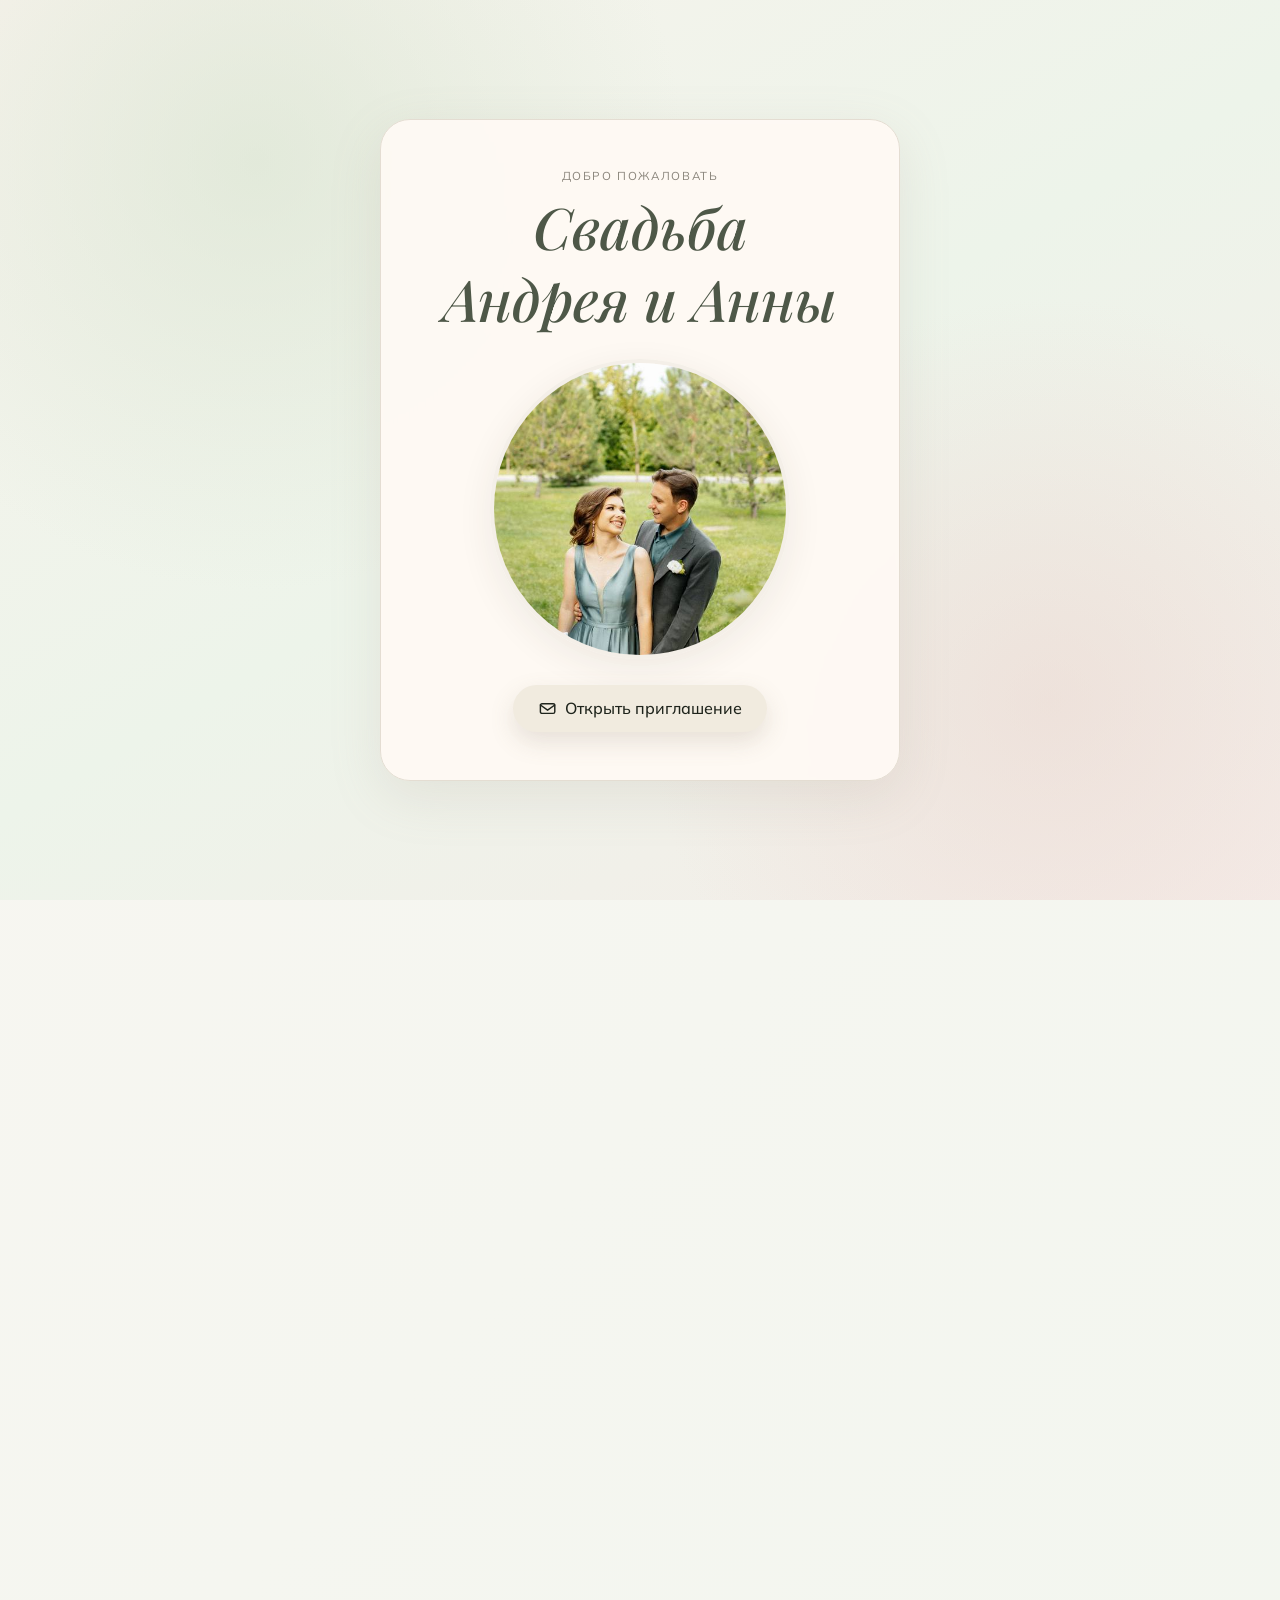
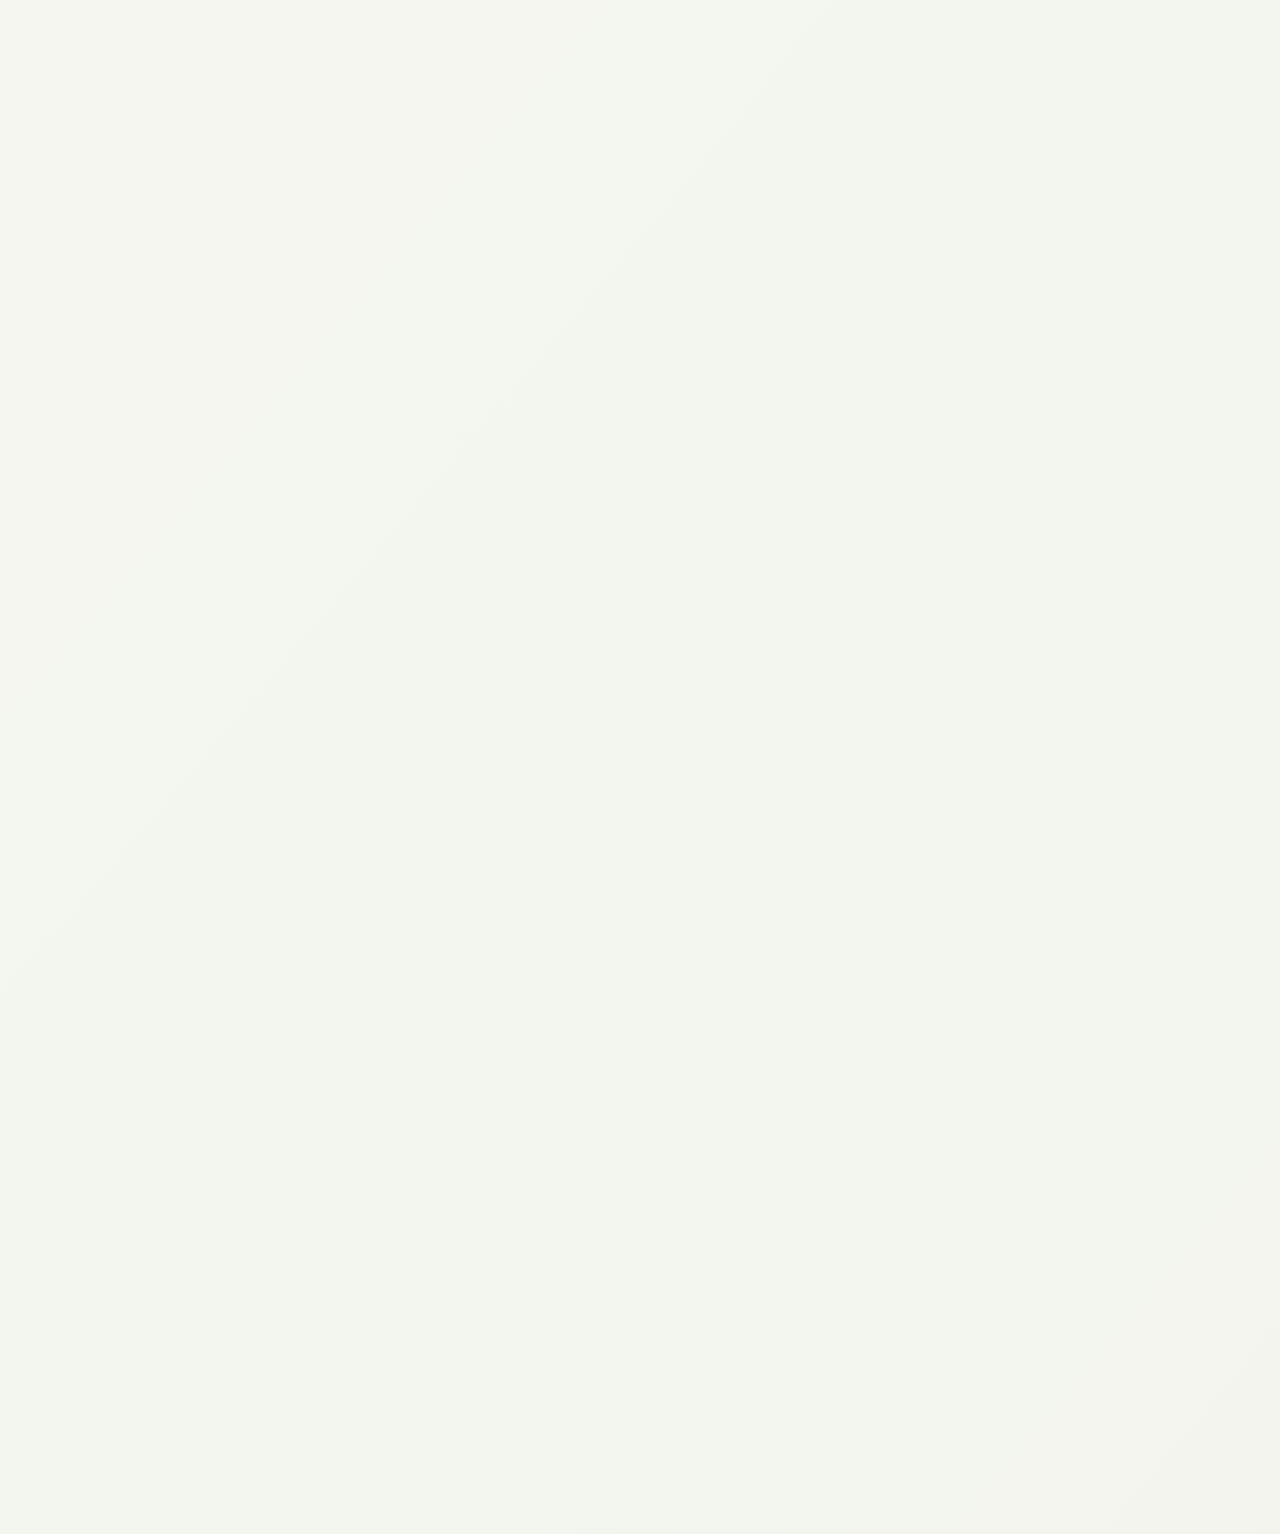
==== index.html @ a338dc66 "content: update wedding timeline details and icons" ====
<!doctype html>
<html lang="ru">
  <head>
    <meta charset="UTF-8" />
    <meta name="viewport" content="width=device-width, initial-scale=1.0" />
    <title>Свадебное приглашение | Андрей и Анна</title>
    <meta
      name="description"
      content="Свадебное приглашение Андрея и Анны"
    />
    <link rel="preconnect" href="https://fonts.googleapis.com" />
    <link rel="preconnect" href="https://fonts.gstatic.com" crossorigin />
    <link
      href="https://fonts.googleapis.com/css2?family=Shantell+Sans:wght@400;500;600;700&family=Cormorant+Garamond:wght@400;500;600;700&family=Great+Vibes&family=Playfair+Display:ital,wght@1,400;1,500;1,600&family=Mulish:wght@300;400;500&display=swap"
      rel="stylesheet"
    />
    <link rel="stylesheet" href="styles.css" />
  </head>
  <body class="intro-active">
    <section class="intro-screen" id="introScreen" aria-label="Вступительный экран">
      <div class="intro-screen__card">
        <div class="intro-screen__header">
          <p class="intro-screen__eyebrow">Добро пожаловать</p>
          <h1>Свадьба<br>Андрея и Анны</h1>
        </div>
        <div class="intro-screen__photo">
          <img src="./img/IMG_1942.JPG" alt="Андрей и Анна" />
        </div>
        <button class="intro-screen__button" id="openInviteButton" type="button">
          <span class="intro-screen__button-icon" aria-hidden="true">
            <svg viewBox="0 0 24 24" fill="none">
              <path d="M3 7.5L12 14L21 7.5" />
              <rect x="3" y="6" width="18" height="12" rx="2" />
            </svg>
          </span>
          <span>Открыть приглашение</span>
        </button>
      </div>
      <div class="confetti-layer" id="confettiLayer" aria-hidden="true"></div>
    </section>

    <main class="invite">
      <div class="background-bloom" aria-hidden="true">
        <span class="bloom bloom--1"></span>
        <span class="bloom bloom--2"></span>
        <span class="bloom bloom--3"></span>
        <span class="bloom bloom--4"></span>
        <span class="bloom bloom--5"></span>
        <span class="bloom bloom--6"></span>
        <span class="bloom bloom--7"></span>
        <span class="bloom bloom--8"></span>
        <span class="bloom bloom--9"></span>
        <span class="bloom bloom--10"></span>
      </div>

      <section class="hero section-floral section-floral--hero reveal">
        <p class="hero__eyebrow">Свадебное приглашение</p>
        <h1 class="hero__title">Андрей <span>&</span> Анна</h1>
        <p class="hero__subtitle">С любовью приглашаем вас разделить с нами особенный день</p>
      </section>

      <section class="card floral-card section-floral section-floral--greeting card--locked reveal" id="greetingCard">
        <div class="card__inner">
          <p class="card__label"><span class="card__accent">Дорогие наши родные и родственники</span></p>
          <p class="card__text card__text--script">
            Вы получили эту ссылку, а значит мы спешим сообщить вам важную новость!
            <br />
            <strong class="card__accent">Мы женимся</strong>
            <br />
            и очень хотим разделить с вами этот счастливый праздник.
            <br />
            Ждем вас на нашей свадьбе!
          </p>
        </div>
        <button class="card__read-button" id="readInviteButton" type="button">
          <span class="card__read-title">Прочитать</span>
          <span class="card__read-heart" aria-hidden="true">♥</span>
        </button>
      </section>

      <section class="details section-floral section-floral--event reveal">
        <article class="event-card">
          <div class="event-card__header">
            <h2>Свадьба Андрей &amp; Анна</h2>
            <button class="calendar-add-button" id="openCalendarModal" type="button">
              <svg viewBox="0 0 24 24" fill="none" aria-hidden="true">
                <rect x="3" y="4.5" width="18" height="16" rx="3" />
                <path d="M8 2.8V6.2" />
                <path d="M16 2.8V6.2" />
                <path d="M3 9.2H21" />
                <path d="M12 13V18" />
                <path d="M9.5 15.5H14.5" />
              </svg>
              <span>Добавить</span>
            </button>
          </div>

          <div class="event-card__rows">
            <div class="event-row">
              <span class="event-row__icon" aria-hidden="true">
                <svg viewBox="0 0 24 24" fill="none">
                  <rect x="3.2" y="4.6" width="17.6" height="16" rx="3" />
                  <path d="M7.8 2.8V6.2" />
                  <path d="M16.2 2.8V6.2" />
                  <path d="M3.2 9.2H20.8" />
                </svg>
              </span>
              <div class="event-row__text">
                <small>Дата</small>
                <p>6 сентября 2026</p>
              </div>
            </div>

            <div class="event-row">
              <span class="event-row__icon" aria-hidden="true">
                <svg viewBox="0 0 24 24" fill="none">
                  <circle cx="12" cy="12" r="8.6" />
                  <path d="M12 7.5V12L15.3 13.9" />
                </svg>
              </span>
              <div class="event-row__text">
                <small>Время</small>
                <p>13:00 — 23:00</p>
              </div>
            </div>

            <div class="event-row">
              <span class="event-row__icon" aria-hidden="true">
                <svg viewBox="0 0 24 24" fill="none">
                  <path d="M12 21C12 21 5.5 14.8 5.5 10.2C5.5 6.6 8.4 3.8 12 3.8C15.6 3.8 18.5 6.6 18.5 10.2C18.5 14.8 12 21 12 21Z" />
                  <circle cx="12" cy="10.2" r="2.4" />
                </svg>
              </span>
              <div class="event-row__text">
                <small>Локация</small>
                <p>Tau Hills, Алматы</p>
                <a
                  class="event-row__map-link"
                  href="https://2gis.kz/almaty/firm/70000001097835953?m=77.145294%2C43.29939%2F13.38"
                  target="_blank"
                  rel="noopener noreferrer"
                >
                  Открыть в 2GIS
                </a>
              </div>
            </div>
          </div>
        </article>
      </section>

      <section class="calendar section-floral section-floral--calendar reveal" aria-label="Календарь торжества">
        <h2 class="calendar__title" id="calendarTitle">Сентябрь 2026</h2>
        <div class="calendar__weekdays" aria-hidden="true">
          <span>ПН</span>
          <span>ВТ</span>
          <span>СР</span>
          <span>ЧТ</span>
          <span>ПТ</span>
          <span>СБ</span>
          <span>ВС</span>
        </div>
        <div class="calendar__grid" id="calendarGrid"></div>
      </section>

      <section class="timeline section-floral section-floral--timeline reveal" aria-label="Хронология свадебного дня">
        <h2 class="section-title timeline__title">Хронология Дня</h2>
        <p class="section-text">Наш маршрут праздника</p>

        <div class="timeline__list">
          <article class="timeline__item">
            <div class="timeline__icon" aria-hidden="true">
              <svg viewBox="0 0 64 64" fill="none">
                <path d="M12 56V32L32 20L52 32V56" />
                <path d="M24 56V40C24 35.6 27.6 32 32 32C36.4 32 40 35.6 40 40V56" />
                <path d="M20 36H12V56H52V36H44" />
                <path d="M28 12H36" />
                <path d="M32 8V16" />
                <path d="M28 24V16H36V24" />
              </svg>
            </div>
            <div class="timeline__content">
              <span class="timeline__time">14:00</span>
              <h3>Венчание</h3>
              <p>Такой-то храм</p>
            </div>
          </article>

          <article class="timeline__item">
            <div class="timeline__icon" aria-hidden="true">
              <svg viewBox="0 0 64 64" fill="none">
                <path d="M32 56C32 56 16 40 16 29C16 20.2 23.2 13 32 13C40.8 13 48 20.2 48 29C48 40 32 56 32 56Z" />
                <circle cx="32" cy="29" r="9" />
                <path d="M28 29L31 32L37 26" />
              </svg>
            </div>
            <div class="timeline__content">
              <span class="timeline__time">16:00</span>
              <h3>Сбор гостей</h3>
              <p>Tau Hills, Алматы</p>
            </div>
          </article>

          <article class="timeline__item">
            <div class="timeline__icon" aria-hidden="true">
              <svg viewBox="0 0 64 64" fill="none">
                <circle cx="25" cy="37" r="12" />
                <circle cx="39" cy="37" r="12" />
                <path d="M31 37C31 32.6 34.6 29 39 29" />
                <path d="M38 15L40.8 20.7L47 21.4L42.4 25.4L43.8 31.4L38 28L32.2 31.4L33.6 25.4L29 21.4L35.2 20.7L38 15Z" />
              </svg>
            </div>
            <div class="timeline__content">
              <span class="timeline__time">17:00</span>
              <h3>Церемония</h3>
              <p>Tau Hills, Алматы</p>
            </div>
          </article>

          <article class="timeline__item">
            <div class="timeline__icon" aria-hidden="true">
              <svg viewBox="0 0 64 64" fill="none">
                <!-- Left Glass -->
                <g transform="translate(12, 16) rotate(-12) scale(1.1)">
                  <path d="M8 21h8" />
                  <path d="M12 15v6" />
                  <path d="M17 3l1 5c.5 2.5-1.5 5-4 5h-4c-2.5 0-4.5-2.5-4-5l1-5h10z" />
                </g>
                <!-- Right Glass -->
                <g transform="translate(28, 16) rotate(12) scale(1.1)">
                  <path d="M8 21h8" />
                  <path d="M12 15v6" />
                  <path d="M17 3l1 5c.5 2.5-1.5 5-4 5h-4c-2.5 0-4.5-2.5-4-5l1-5h10z" />
                </g>
                <!-- Sparkles / bubbles -->
                <path d="M32 15v-4M30 13h4" />
                <circle cx="28" cy="9" r="1.2" fill="currentColor" />
                <circle cx="36" cy="10" r="1" fill="currentColor" />
              </svg>
            </div>
            <div class="timeline__content">
              <span class="timeline__time">18:00</span>
              <h3>Банкет</h3>
              <p>Tau Hills, Алматы</p>
            </div>
          </article>
        </div>
      </section>

      <section class="dress-code section-floral section-floral--dress reveal">
        <h2 class="section-title">Дресс-код</h2>
        <p class="section-text">
          Будем рады, если вы поддержите цветовую гамму нашего торжества
        </p>

        <div class="palette" aria-label="Палитра дресс-кода">
          <div class="palette__item">
            <span style="--swatch: #7f866f"></span>
          </div>
          <div class="palette__item">
            <span style="--swatch: #abb0a1"></span>
          </div>
          <div class="palette__item">
            <span style="--swatch: #bca19a"></span>
          </div>
          <div class="palette__item">
            <span style="--swatch: #dfc0ba"></span>
          </div>
          <div class="palette__item">
            <span style="--swatch: #eedfde"></span>
          </div>
        </div>
      </section>

      <section class="footer-note section-floral section-floral--footer reveal">
        <p>С нетерпением ждем встречи с вами</p>
        <h3>Андрей и Анна</h3>
      </section>
    </main>

    <div class="calendar-modal" id="calendarModal" aria-hidden="true">
      <div class="calendar-modal__backdrop" id="calendarModalBackdrop"></div>
      <div class="calendar-modal__dialog" role="dialog" aria-modal="true" aria-labelledby="calendarModalTitle">
        <button class="calendar-modal__close" id="closeCalendarModal" type="button" aria-label="Закрыть окно">
          ×
        </button>
        <h2 id="calendarModalTitle">Добавить в календарь</h2>
        <div class="calendar-modal__actions">
          <a id="googleCalendarLink" target="_blank" rel="noopener noreferrer">Google Calendar</a>
          <a id="appleCalendarLink">Apple Calendar</a>
          <a id="outlookCalendarLink" target="_blank" rel="noopener noreferrer">Outlook Calendar</a>
        </div>
      </div>
    </div>

    <script src="script.js"></script>
  </body>
</html>
---- styles.css ----
@font-face {
  font-family: 'Quinnesha';
  src: url('fonts/QuinneshademoRegular.woff2') format('woff2');
  font-weight: normal;
  font-style: normal;
  font-display: swap;
}

@font-face {
  font-family: 'Quinnesha';
  src: url('fonts/QuinneshademoItalic.woff2') format('woff2');
  font-weight: normal;
  font-style: italic;
  font-display: swap;
}

:root {
  --bg: #f8f7f3;
  --card: #ffffffcc;
  --text: #4d4b46;
  --muted: #7b786f;
  --line: #e7e1d8;
  --accent: #bca19a;
  --title: #5b6650;
}

* {
  box-sizing: border-box;
}

html,
body {
  margin: 0;
  padding: 0;
}

body {
  min-height: 100vh;
  font-family: "Mulish", sans-serif;
  color: var(--text);
  background: linear-gradient(130deg, #f8f6f1, #f2f6ef, #f6ece8, #eef4eb);
  background-size: 240% 240%;
  animation: backgroundShift 18s ease-in-out infinite;
  overflow-x: hidden;
}

body.intro-active {
  overflow: hidden;
}

.invite {
  position: relative;
  isolation: isolate;
  width: min(920px, calc(100% - 2.5rem));
  margin: 0 auto;
  padding: 3rem 0 4rem;
  transition: opacity 700ms ease, transform 700ms ease, filter 700ms ease;
}

body.intro-active .invite {
  opacity: 0;
  transform: scale(0.985);
  filter: blur(6px);
  pointer-events: none;
}

.intro-screen {
  position: fixed;
  inset: 0;
  z-index: 30;
  display: grid;
  place-items: center;
  padding: 1rem;
  background:
    radial-gradient(circle at 20% 18%, #d7e3cf99 0%, transparent 34%),
    radial-gradient(circle at 82% 78%, #ead4cd80 0%, transparent 32%),
    linear-gradient(150deg, #f7f3ec, #edf4ea, #f5ece8);
  transition: opacity 650ms ease, visibility 650ms ease;
}

.intro-screen--closing {
  opacity: 0;
  visibility: hidden;
}

.intro-screen__card {
  width: min(520px, 100%);
  border-radius: 30px;
  border: 1px solid #e4ddd2;
  background: #fffaf4e8;
  box-shadow: 0 16px 52px #9a8f7f26;
  text-align: center;
  padding: clamp(2rem, 5vw, 3rem);
  backdrop-filter: blur(2px);
  display: flex;
  flex-direction: column;
  align-items: center;
  gap: 1.6rem;
}

.intro-screen__header {
  display: flex;
  flex-direction: column;
  align-items: center;
  gap: 0.4rem;
}

.intro-screen__eyebrow {
  margin: 0;
  text-transform: uppercase;
  letter-spacing: 0.14em;
  font-size: 0.72rem;
  color: #8a857b;
}

.intro-screen h1 {
  margin: 0;
  font-family: "Playfair Display", serif !important;
  font-style: italic;
  font-size: clamp(2.3rem, 6.5vw, 3.6rem);
  line-height: 1.25;
  color: #4e5848;
  font-weight: 500 !important;
}

.intro-screen__photo {
  width: min(300px, 70vw);
  aspect-ratio: 1;
  border-radius: 50%;
  border: 4px solid #f4efe8;
  box-shadow: 0 10px 35px #3f362114;
  overflow: hidden;
}

.intro-screen__photo img { 
  width: 100%;
  height: 100%;
  object-fit: cover;
  object-position: center 60%;
  display: block;
  transform: scale(1.7) translate(-3.5%, 0);
}

.intro-screen__button {
  border: 0;
  border-radius: 999px;
  padding: 0.85rem 1.55rem;
  font-family: "Mulish", sans-serif;
  font-size: 1rem;
  font-weight: 500;
  color: #1f241c;
  background: #f1ebdf;
  cursor: pointer;
  transition: transform 180ms ease, box-shadow 180ms ease, filter 180ms ease;
  box-shadow: 0 10px 24px #86735f30;
  display: inline-flex;
  align-items: center;
  gap: 0.55rem;
}

.intro-screen__button-icon {
  width: 1.2rem;
  height: 1.2rem;
  display: inline-grid;
  place-items: center;
  animation: mailBounce 1.6s ease-in-out infinite;
}

.intro-screen__button-icon svg {
  width: 100%;
  height: 100%;
  stroke: currentColor;
  stroke-width: 1.8;
  stroke-linecap: round;
  stroke-linejoin: round;
}

.intro-screen__button:hover {
  transform: translateY(-2px);
  filter: brightness(1.05);
}

.intro-screen__button:active {
  transform: translateY(0);
}

.confetti-layer {
  position: absolute;
  inset: 0;
  pointer-events: none;
  overflow: hidden;
}

.confetti-piece {
  position: absolute;
  top: -8%;
  width: 8px;
  height: 16px;
  border-radius: 2px;
  opacity: 0;
  transform: translate3d(0, 0, 0) rotate(0deg);
  animation: confettiFall var(--dur, 1400ms) ease-out var(--delay, 0ms) forwards;
}

.background-bloom {
  position: fixed;
  inset: 0;
  pointer-events: none;
  z-index: -1;
  overflow: hidden;
}

.bloom {
  position: absolute;
  width: clamp(120px, 18vw, 220px);
  aspect-ratio: 1;
  border-radius: 50%;
  opacity: 0.3;
  background:
    radial-gradient(circle at 50% 16%, #f2d6db 0 18%, transparent 19%),
    radial-gradient(circle at 18% 52%, #cddcc6 0 17%, transparent 18%),
    radial-gradient(circle at 82% 52%, #efdeda 0 17%, transparent 18%),
    radial-gradient(circle at 50% 84%, #d9e3d1 0 16%, transparent 17%),
    radial-gradient(circle at 36% 30%, #f7e6e8 0 12%, transparent 13%),
    radial-gradient(circle at 64% 30%, #e7f0df 0 12%, transparent 13%),
    radial-gradient(circle at 50% 50%, #fffdf8 0 13%, transparent 14%);
  filter: saturate(1.05);
  animation: bloomFloat 18s ease-in-out infinite;
}

.bloom--1 {
  left: 4%;
  top: 14%;
  animation-delay: -2s;
}

.bloom--2 {
  left: 86%;
  top: 19%;
  animation-delay: -7s;
}

.bloom--3 {
  left: 11%;
  top: 67%;
  animation-delay: -11s;
}

.bloom--4 {
  left: 81%;
  top: 71%;
  animation-delay: -5s;
}

.bloom--5 {
  left: 46%;
  top: 86%;
  animation-delay: -9s;
}

.bloom--6 {
  left: 26%;
  top: 6%;
  animation-delay: -4s;
}

.bloom--7 {
  left: 64%;
  top: 38%;
  animation-delay: -12s;
}

.bloom--8 {
  left: 3%;
  top: 43%;
  animation-delay: -8s;
}

.bloom--9 {
  left: 90%;
  top: 52%;
  animation-delay: -14s;
}

.bloom--10 {
  left: 52%;
  top: 12%;
  animation-delay: -6s;
}

.section-floral {
  position: relative;
  overflow: hidden;
  --fl-a: #efd6dc;
  --fl-b: #d7e1d1;
  --fl-c: #d8e1d2;
  --fl-ax: 33%;
  --fl-ay: 36%;
  --fl-bx: 69%;
  --fl-by: 36%;
  --fl-cx: 54%;
  --fl-cy: 67%;
  --fl-as: 34px;
  --fl-bs: 28px;
  --fl-cs: 22px;
  --fl-opacity: 0.82;
}

.section-floral::before,
.section-floral::after {
  content: "";
  position: absolute;
  pointer-events: none;
  z-index: 0;
  width: 122px;
  height: 122px;
  opacity: var(--fl-opacity);
}

.section-floral::before {
  top: 10px;
  left: 10px;
  background:
    radial-gradient(circle at var(--fl-ax) var(--fl-ay), var(--fl-a) 0 var(--fl-as), transparent calc(var(--fl-as) + 1px)),
    radial-gradient(circle at var(--fl-bx) var(--fl-by), var(--fl-b) 0 var(--fl-bs), transparent calc(var(--fl-bs) + 1px)),
    radial-gradient(circle at var(--fl-cx) var(--fl-cy), var(--fl-c) 0 var(--fl-cs), transparent calc(var(--fl-cs) + 1px));
  border-radius: 22px;
}

.section-floral::after {
  top: -34px;
  right: -30px;
  opacity: 0.45;
  background:
    radial-gradient(circle at 35% 45%, #f2e1de 0 32px, transparent 33px),
    radial-gradient(circle at 68% 65%, #dfe8da 0 25px, transparent 26px);
}

.section-floral > * {
  position: relative;
  z-index: 1;
}

.section-floral--hero {
  --fl-a: #efd6dc;
  --fl-b: #d6dfd0;
  --fl-c: #e6ece0;
  --fl-ax: 30%;
  --fl-ay: 35%;
  --fl-bx: 70%;
  --fl-by: 32%;
  --fl-cx: 52%;
  --fl-cy: 66%;
}

.section-floral--greeting {
  --fl-a: #f0d9de;
  --fl-b: #cfdbc8;
  --fl-c: #dce5d6;
  --fl-ax: 28%;
  --fl-ay: 34%;
  --fl-bx: 67%;
  --fl-by: 35%;
  --fl-cx: 52%;
  --fl-cy: 70%;
}

.section-floral--event {
  --fl-a: #ead3da;
  --fl-b: #d4ddcd;
  --fl-c: #f0e4df;
  --fl-ax: 35%;
  --fl-ay: 33%;
  --fl-bx: 68%;
  --fl-by: 40%;
  --fl-cx: 47%;
  --fl-cy: 71%;
}

.section-floral--calendar {
  --fl-a: #ecd7dd;
  --fl-b: #d5dfcf;
  --fl-c: #dfe7d8;
  --fl-ax: 34%;
  --fl-ay: 36%;
  --fl-bx: 71%;
  --fl-by: 34%;
  --fl-cx: 56%;
  --fl-cy: 67%;
}

.section-floral--timeline {
  --fl-a: #f0dbe0;
  --fl-b: #cfdac8;
  --fl-c: #e8ece3;
  --fl-ax: 29%;
  --fl-ay: 35%;
  --fl-bx: 66%;
  --fl-by: 38%;
  --fl-cx: 53%;
  --fl-cy: 71%;
}

.section-floral--dress {
  --fl-a: #ecd7de;
  --fl-b: #d8e2d1;
  --fl-c: #f3e7e3;
  --fl-ax: 36%;
  --fl-ay: 32%;
  --fl-bx: 69%;
  --fl-by: 36%;
  --fl-cx: 49%;
  --fl-cy: 69%;
}

.section-floral--footer {
  --fl-a: #efd9df;
  --fl-b: #d3decc;
  --fl-c: #dce6d6;
  --fl-ax: 31%;
  --fl-ay: 34%;
  --fl-bx: 68%;
  --fl-by: 34%;
  --fl-cx: 54%;
  --fl-cy: 68%;
}

.footer-note.section-floral::before {
  top: 22px;
  left: 18px;
}

.hero {
  text-align: center;
  padding: 4.5rem 1.25rem 3rem;
}

.hero__eyebrow {
  margin: 0;
  letter-spacing: 0.16em;
  text-transform: uppercase;
  font-size: 0.72rem;
  color: var(--muted);
}

.hero__title {
  margin: 0.8rem 0;
  font-family: "Cormorant Garamond", serif;
  font-size: clamp(2.7rem, 8vw, 5.8rem);
  line-height: 1;
  font-weight: 600;
  color: var(--title);
}

.hero__title span {
  font-weight: 400;
  color: var(--accent);
  padding: 0 0.5rem;
}

.hero__subtitle {
  max-width: 34rem;
  margin: 0 auto;
  font-size: clamp(1rem, 2.5vw, 1.2rem);
  line-height: 1.6;
  color: #666157;
}

.card {
  border: 1px solid var(--line);
  border-radius: 28px;
  background: var(--card);
  backdrop-filter: blur(2px);
  box-shadow: 0 18px 55px #d3cec322;
  margin: 1.2rem 0;
}

.card__inner {
  padding: clamp(1.6rem, 5vw, 3rem);
  text-align: center;
}

.card__label {
  margin: 0;
  font-size: 0.78rem;
  text-transform: uppercase;
  letter-spacing: 0.15em;
  color: var(--muted);
}

.card__text {
  margin: 0.9rem auto 0;
  max-width: 40rem;
  line-height: 1.8;
  font-size: clamp(1rem, 2.3vw, 1.15rem);
}

.card__text--script {
  font-family: "Playfair Display", serif;
  font-style: italic;
  font-size: clamp(1.6rem, 4.1vw, 2.25rem);
  line-height: 1.35;
}

.card__read-button {
  position: absolute;
  left: 50%;
  top: 50%;
  transform: translate(-50%, -50%);
  border: 0;
  border-radius: 999px;
  padding: 0.68rem 1.15rem;
  background: #f4eee3ee;
  color: #3f4738;
  font-family: "Mulish", sans-serif;
  font-size: 0.9rem;
  font-weight: 500;
  display: inline-flex;
  align-items: center;
  gap: 0.35rem;
  cursor: pointer;
  box-shadow: 0 7px 18px #5d524116;
  z-index: 3;
}

.card__read-title {
  font-family: "Playfair Display", serif;
  font-style: italic;
  font-size: 1.45rem;
  line-height: 1;
  margin-top: 0.08rem;
}

.card__read-heart {
  color: #d75866;
  animation: readHeartBounce 1.6s ease-in-out infinite;
}

.card__accent {
  color: #57624a;
}

.card__accent--strong {
  color: #d75866;
}

.card--locked .card__inner {
  filter: blur(5px);
  user-select: none;
  pointer-events: none;
}

.card:not(.card--locked) .card__read-button {
  opacity: 0;
  pointer-events: none;
}

.floral-card {
  position: relative;
  overflow: hidden;
}

.floral-card::before,
.floral-card::after {
  display: none;
}

.details {
  display: block;
  margin: 1.2rem 0;
}

.event-card {
  border-radius: 24px;
  border: 1px solid #e5ddd2;
  background: #fffdf9;
  padding: clamp(1rem, 3.2vw, 1.7rem);
}

.event-card__header {
  display: flex;
  justify-content: space-between;
  align-items: center;
  gap: 0.8rem;
  margin-bottom: 0.85rem;
}

.event-card__header h2 {
  margin: 0;
  font-family: "Cormorant Garamond", serif;
  font-size: clamp(2rem, 5vw, 2.7rem);
  color: #58624b;
  font-weight: 600;
}

.event-card__rows {
  display: grid;
  gap: 0.55rem;
}

.event-row {
  display: flex;
  align-items: center;
  gap: 0.75rem;
  padding: 0.38rem 0;
}

.event-row__icon {
  width: 2rem;
  height: 2rem;
  border-radius: 50%;
  border: 1px solid #d9d1c4;
  color: #7f866f;
  display: grid;
  place-items: center;
  flex-shrink: 0;
}

.event-row__icon svg {
  width: 1.1rem;
  height: 1.1rem;
  stroke: currentColor;
  stroke-width: 1.8;
  stroke-linecap: round;
  stroke-linejoin: round;
}

.event-row__text small {
  display: block;
  margin-bottom: 0.05rem;
  font-size: 0.72rem;
  letter-spacing: 0.08em;
  text-transform: uppercase;
  color: #8d877c;
}

.event-row__text p {
  margin: 0;
  font-size: clamp(1rem, 2.3vw, 1.2rem);
  color: #4f4d47;
  line-height: 1.35;
}

.event-row__map-link {
  display: inline-block;
  margin-top: 0.18rem;
  font-size: 0.84rem;
  color: #6e7a61;
  text-decoration: none;
  border-bottom: 1px solid #cfd6c7;
}

.event-row__map-link:hover {
  color: #5c6751;
}

.calendar-add-button {
  margin-top: 0;
  border: 0;
  border-radius: 999px;
  padding: 0.48rem 0.8rem;
  font-family: "Mulish", sans-serif;
  font-size: 0.82rem;
  font-weight: 500;
  color: #ffffff;
  background: linear-gradient(120deg, #7f866f, #bca19a);
  cursor: pointer;
  transition: transform 180ms ease, filter 180ms ease;
  display: inline-flex;
  align-items: center;
  gap: 0.35rem;
}

.calendar-add-button svg {
  width: 0.95rem;
  height: 0.95rem;
  stroke: currentColor;
  stroke-width: 1.8;
  stroke-linecap: round;
  stroke-linejoin: round;
}

.calendar-add-button:hover {
  transform: translateY(-2px);
  filter: brightness(1.04);
}

.calendar-modal {
  position: fixed;
  inset: 0;
  z-index: 40;
  opacity: 0;
  visibility: hidden;
  transition: opacity 220ms ease, visibility 220ms ease;
}

.calendar-modal.is-open {
  opacity: 1;
  visibility: visible;
}

.calendar-modal__backdrop {
  position: absolute;
  inset: 0;
  background: #27231d66;
}

.calendar-modal__dialog {
  position: relative;
  width: min(460px, calc(100% - 1.4rem));
  margin: max(8vh, 3rem) auto 0;
  border-radius: 22px;
  border: 1px solid #e7e1d7;
  background: #fffdf9;
  padding: 1.2rem 1.2rem 1rem;
  box-shadow: 0 20px 46px #4b43371f;
}

.calendar-modal__dialog h2 {
  margin: 0;
  font-family: "Cormorant Garamond", serif;
  font-size: clamp(1.8rem, 5vw, 2.3rem);
  color: #535e45;
}

.calendar-modal__dialog p {
  margin: 0.2rem 0 0.85rem;
  color: #766f65;
}

.calendar-modal__close {
  position: absolute;
  right: 0.55rem;
  top: 0.35rem;
  border: 0;
  background: transparent;
  color: #7b7469;
  font-size: 1.8rem;
  line-height: 1;
  cursor: pointer;
}

.calendar-modal__actions {
  display: grid;
  gap: 0.55rem;
}

.calendar-modal__actions a {
  text-decoration: none;
  border-radius: 999px;
  padding: 0.68rem 0.95rem;
  text-align: center;
  font-weight: 500;
  color: #2f3528;
  background: #f4eee4;
  border: 1px solid #e8dfd2;
}

.calendar-modal__actions a:hover {
  filter: brightness(0.98);
}

.calendar {
  border-radius: 28px;
  border: 1px solid var(--line);
  background: #fffffff2;
  margin: 1.2rem 0;
  padding: clamp(1.3rem, 4vw, 2.4rem);
  text-align: center;
}

.calendar__title {
  margin: 0 0 1.35rem;
  font-family: "Cormorant Garamond", serif;
  font-size: clamp(2.2rem, 5.4vw, 3.45rem);
  line-height: 1;
  color: #3f3b36;
  font-weight: 500;
}

.calendar__weekdays {
  display: grid;
  grid-template-columns: repeat(7, minmax(0, 1fr));
  gap: 0.3rem;
  margin-bottom: 0.7rem;
  color: #87837a;
}

.calendar__weekdays span {
  font-size: clamp(0.85rem, 2vw, 1rem);
  letter-spacing: 0.08em;
}

.calendar__grid {
  display: grid;
  grid-template-columns: repeat(7, minmax(0, 1fr));
  gap: 0.3rem;
}

.calendar__day {
  position: relative;
  height: clamp(52px, 9vw, 74px);
  display: grid;
  place-items: center;
  font-family: "Cormorant Garamond", serif;
  font-size: clamp(1.9rem, 4.2vw, 3.2rem);
  color: #2e2b28;
}

.calendar__day--muted {
  color: #c7c3bd;
}

.calendar__day--selected::before {
  content: "♡";
  position: absolute;
  font-size: clamp(4.8rem, 11vw, 7.5rem);
  line-height: 1;
  color: #d75866;
  left: 50%;
  top: 52%;
  transform: translate(-50%, -50%);
  pointer-events: none;
  animation: heartPulse 2.1s ease-in-out infinite;
}

.timeline {
  border-radius: 28px;
  border: 1px solid var(--line);
  background: #fffdfa;
  padding: clamp(1.6rem, 4vw, 2.7rem);
  margin: 1.2rem 0;
  text-align: center;
}

.timeline__list {
  margin-top: 1.2rem;
  display: grid;
  grid-template-columns: 1fr;
  gap: 0.75rem;
}

.timeline__title {
  font-family: "Great Vibes", cursive;
  font-size: clamp(2.7rem, 7vw, 4.3rem);
  color: #38342f;
  font-weight: 400;
  letter-spacing: 0.02em;
}

.timeline__item {
  border-radius: 18px;
  border: 1px solid #ece4da;
  background: #ffffff;
  padding: 0.9rem 1rem;
  display: flex;
  align-items: center;
  gap: 1rem;
}

.timeline__icon {
  width: clamp(72px, 14vw, 96px);
  aspect-ratio: 1;
  border-radius: 50%;
  border: 1.5px solid #3d3935;
  display: grid;
  place-items: center;
  flex-shrink: 0;
  background: #fffcf8;
}

.timeline__icon svg {
  width: 58%;
  height: 58%;
  stroke: #3b3833;
  stroke-width: 1.8;
  stroke-linecap: round;
  stroke-linejoin: round;
}

.timeline__content {
  text-align: left;
  display: grid;
  gap: 0.02rem;
}

.timeline__time {
  display: inline-block;
  font-family: "Great Vibes", cursive;
  font-size: clamp(2.2rem, 6vw, 3.3rem);
  color: #2f2c28;
  line-height: 0.78;
  margin-bottom: -0.16rem;
}

.timeline__item h3 {
  margin: 0;
  font-family: "Cormorant Garamond", serif;
  font-size: clamp(1.4rem, 2.8vw, 1.95rem);
  color: #58624d;
  font-weight: 600;
}

.timeline__item p {
  margin: 0;
  color: #6f695f;
  font-size: 0.92rem;
}

.dress-code {
  border-radius: 28px;
  border: 1px solid var(--line);
  background: #fffdfa;
  padding: clamp(1.6rem, 4vw, 2.7rem);
  margin: 1.2rem 0;
  text-align: center;
}

.section-title {
  margin: 0;
  font-family: "Cormorant Garamond", serif;
  font-size: clamp(2rem, 5vw, 3rem);
  color: #5e694f;
}

.section-text {
  margin: 0.5rem auto 1.5rem;
  max-width: 35rem;
  line-height: 1.7;
  color: #6a655d;
}

.palette {
  display: flex;
  justify-content: center;
  align-items: center;
  gap: clamp(1rem, 3vw, 2rem);
  flex-wrap: wrap;
}

.palette__item {
  display: flex;
  flex-direction: column;
  align-items: center;
  gap: 0.55rem;
}

.palette__item span {
  width: clamp(76px, 14vw, 100px);
  aspect-ratio: 1;
  display: inline-block;
  border-radius: 50%;
  border: 3px solid #fff;
  box-shadow: 0 5px 16px #2d291817;
  background: var(--swatch);
}

.palette__item small {
  font-size: 0.78rem;
  color: #6f695f;
}

.footer-note {
  text-align: center;
  padding: 3rem 1rem 2rem;
}

.footer-note p {
  margin: 0;
  color: var(--muted);
  letter-spacing: 0.07em;
  text-transform: uppercase;
  font-size: 0.72rem;
}

.footer-note h3 {
  margin: 0.6rem 0 0;
  font-family: "Cormorant Garamond", serif;
  font-size: clamp(2.1rem, 6vw, 3.4rem);
  color: var(--title);
  font-weight: 600;
}

.reveal {
  opacity: 0;
  transform: translateY(22px);
  transition: opacity 650ms ease, transform 650ms ease;
}

.reveal.is-visible {
  opacity: 1;
  transform: none;
}

@media (max-width: 740px) {
  .invite {
    width: min(560px, calc(100% - 1.4rem));
    padding-top: 2.2rem;
  }


  .event-card__header {
    flex-direction: column;
    align-items: flex-start;
  }

  .timeline__item {
    padding: 0.85rem 0.8rem;
    gap: 0.8rem;
  }
}

@media (max-width: 460px) {
  .hero {
    padding-top: 3.2rem;
  }

  .palette {
    flex-direction: column;
    gap: 1rem;
  }

  .calendar__day--selected::before {
    font-size: clamp(4.4rem, 18vw, 5.8rem);
  }

  .timeline__time {
    font-size: clamp(1.9rem, 12vw, 2.5rem);
  }

  .timeline__icon {
    width: 66px;
  }
}

@keyframes backgroundShift {
  0% {
    background-position: 0% 50%;
  }
  50% {
    background-position: 100% 50%;
  }
  100% {
    background-position: 0% 50%;
  }
}

@keyframes bloomFloat {
  0% {
    transform: translateY(0) rotate(0deg) scale(0.96);
    opacity: 0.23;
  }
  50% {
    transform: translateY(-22px) rotate(14deg) scale(1.06);
    opacity: 0.4;
  }
  100% {
    transform: translateY(0) rotate(0deg) scale(0.96);
    opacity: 0.23;
  }
}

@keyframes confettiFall {
  0% {
    opacity: 1;
    transform: translate3d(0, 0, 0) rotate(0deg);
  }
  100% {
    opacity: 0.95;
    transform: translate3d(var(--dx, 0), 112vh, 0) rotate(var(--rot, 360deg));
  }
}

@keyframes mailBounce {
  0%,
  100% {
    transform: translateY(0);
  }
  50% {
    transform: translateY(-8px);
  }
}

@keyframes heartPulse {
  0%,
  100% {
    transform: translate(-50%, -50%) scale(1);
  }
  50% {
    transform: translate(-50%, -50%) scale(1.08);
  }
}

@keyframes readHeartBounce {
  0%,
  100% {
    transform: translateY(0);
  }
  50% {
    transform: translateY(-4px);
  }
}
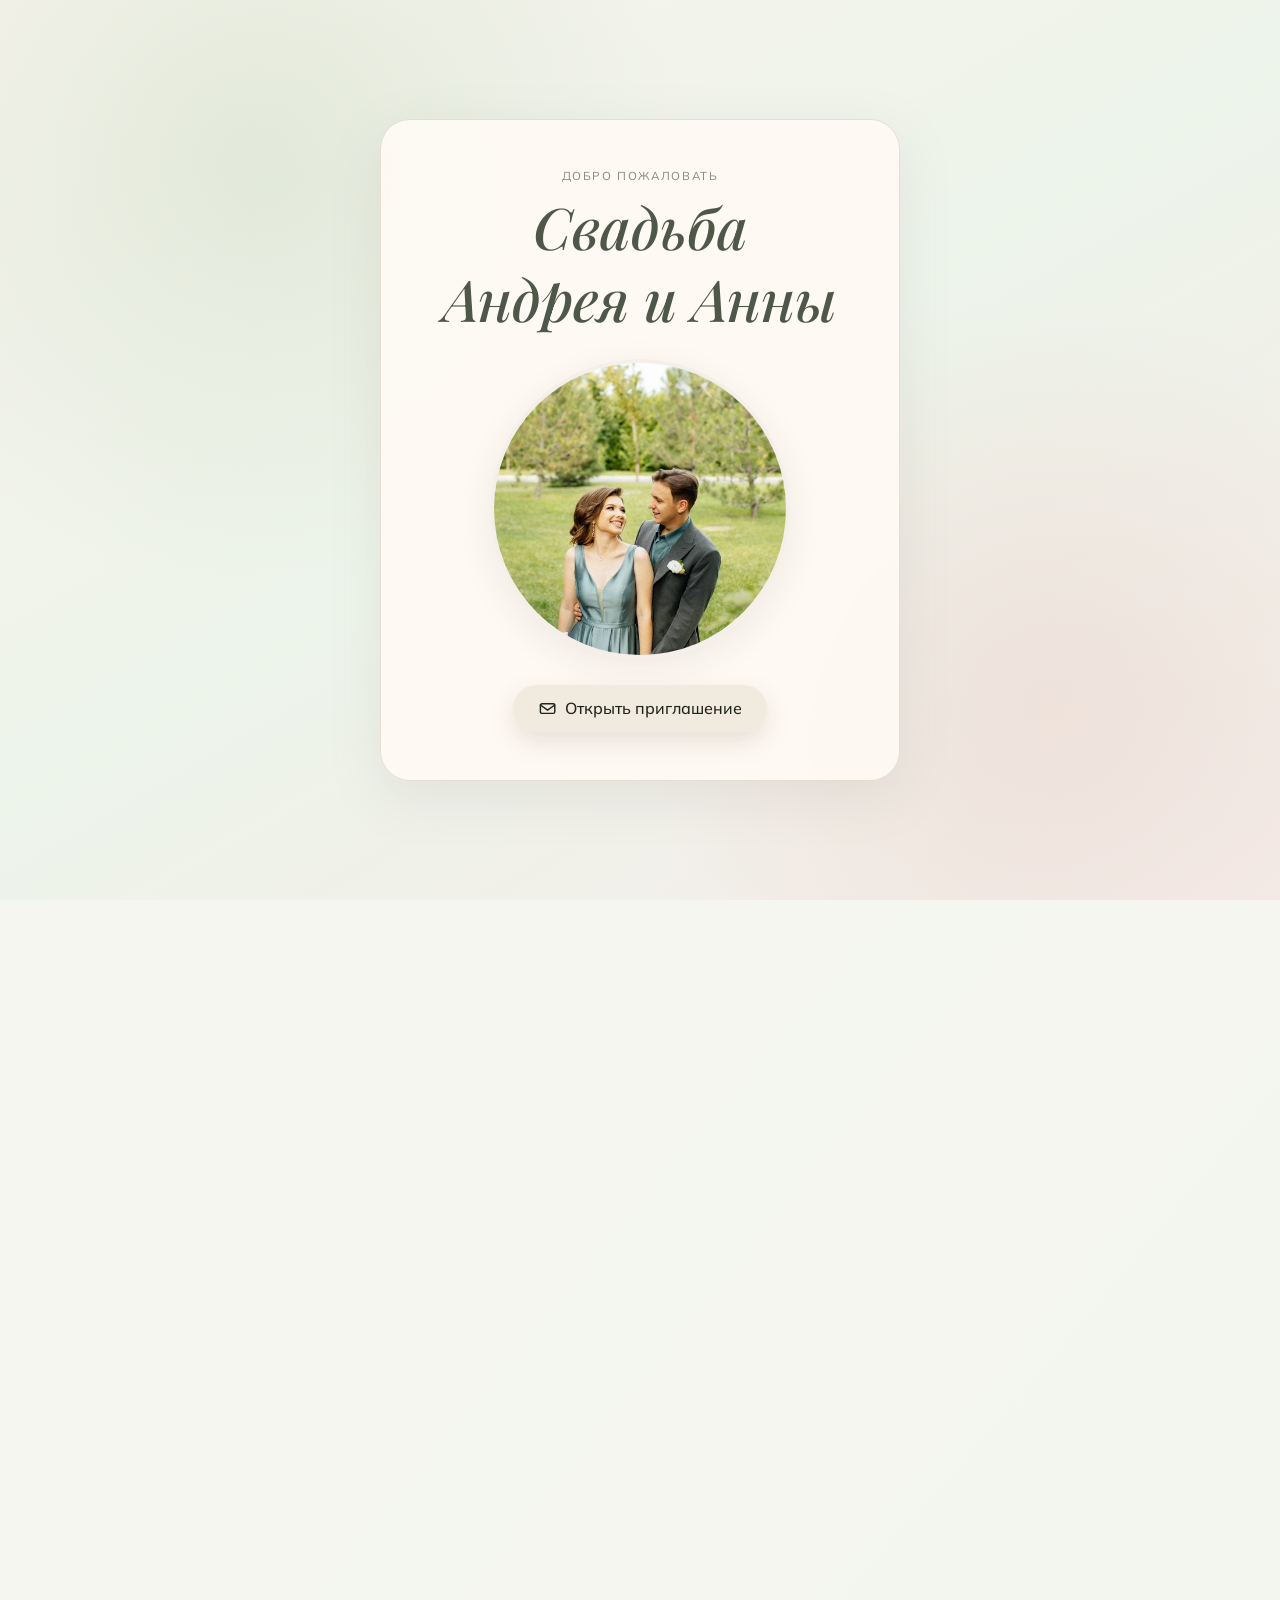
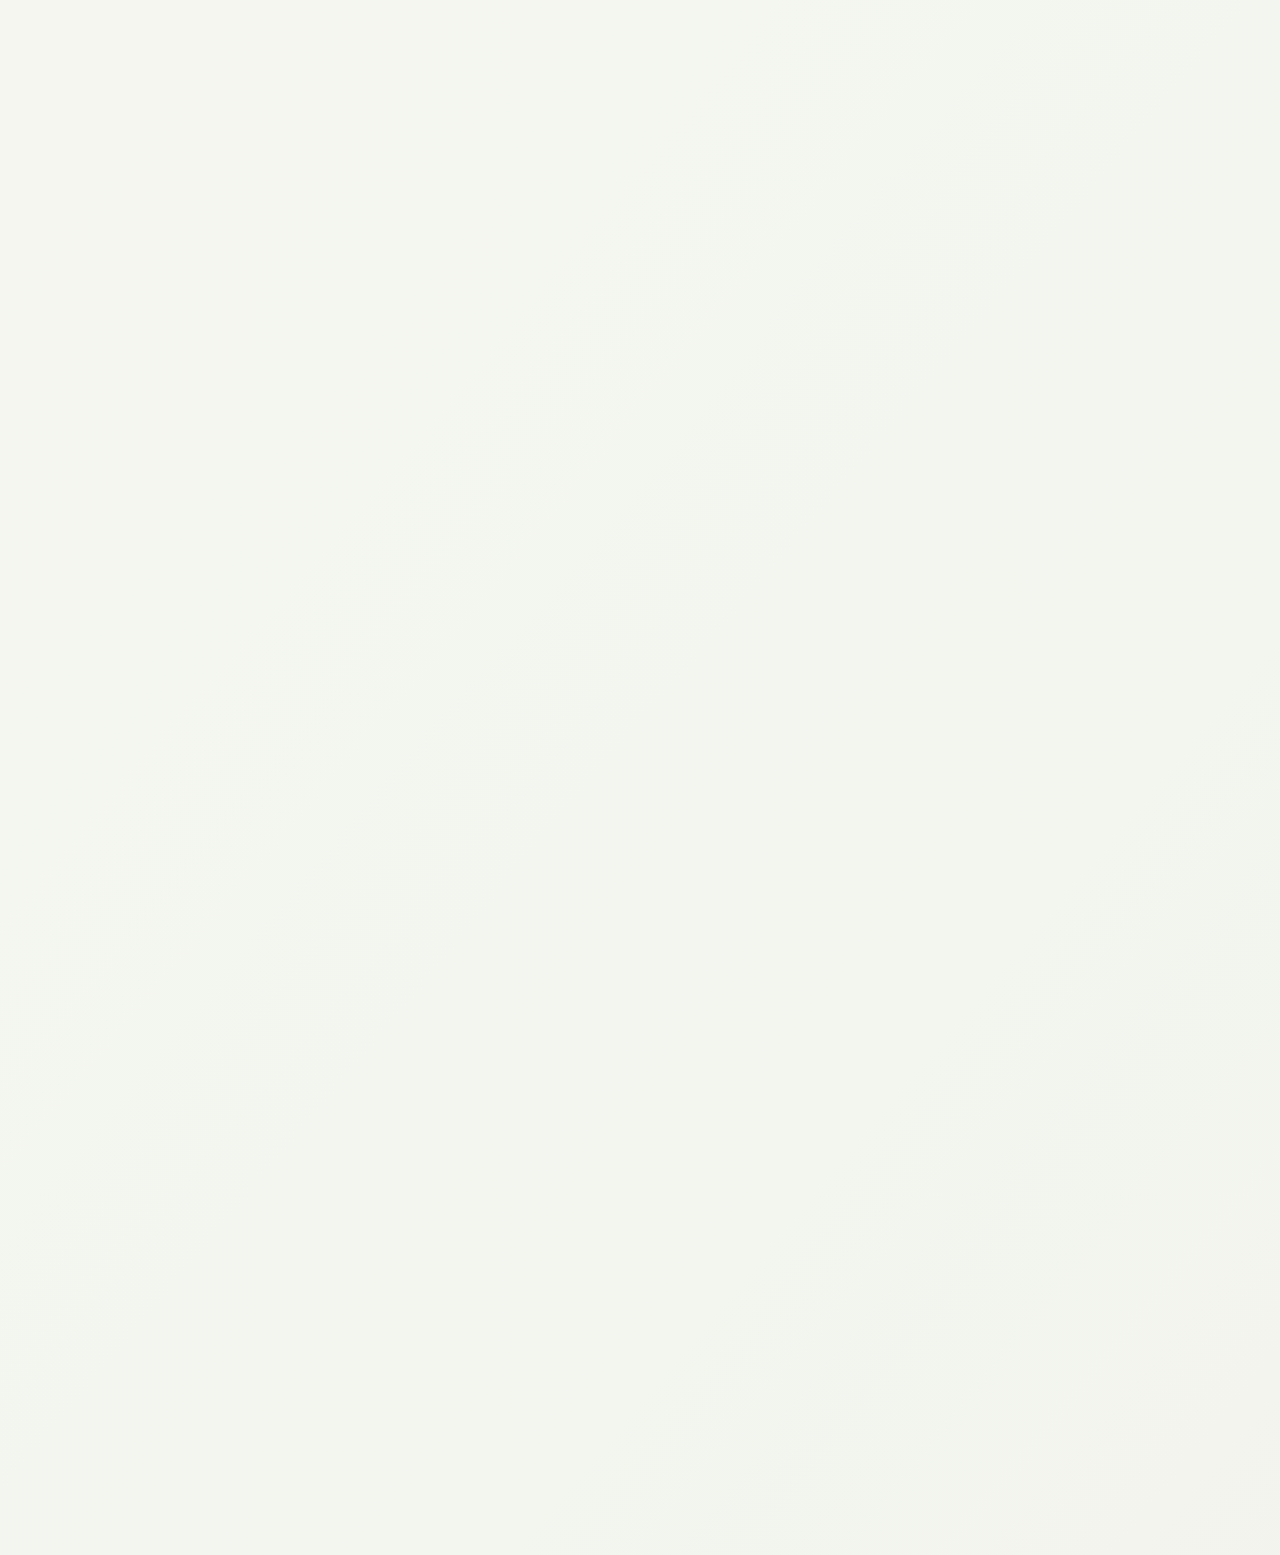
==== commit a298b6d4: "Update ceremony location, refine map links, and adjust event labels" ====
--- a/index.html
+++ b/index.html
@@ -4,10 +4,7 @@
     <meta charset="UTF-8" />
     <meta name="viewport" content="width=device-width, initial-scale=1.0" />
     <title>Свадебное приглашение | Андрей и Анна</title>
-    <meta
-      name="description"
-      content="Свадебное приглашение Андрея и Анны"
-    />
+    <meta name="description" content="Свадебное приглашение Андрея и Анны" />
     <link rel="preconnect" href="https://fonts.googleapis.com" />
     <link rel="preconnect" href="https://fonts.gstatic.com" crossorigin />
     <link
@@ -21,7 +18,7 @@
       <div class="intro-screen__card">
         <div class="intro-screen__header">
           <p class="intro-screen__eyebrow">Добро пожаловать</p>
-          <h1>Свадьба<br>Андрея и Анны</h1>
+          <h1>Свадьба<br />Андрея и Анны</h1>
         </div>
         <div class="intro-screen__photo">
           <img src="./img/IMG_1942.JPG" alt="Андрей и Анна" />
@@ -59,9 +56,12 @@
         <p class="hero__subtitle">С любовью приглашаем вас разделить с нами особенный день</p>
       </section>
 
-      <section class="card floral-card section-floral section-floral--greeting card--locked reveal" id="greetingCard">
+      <section
+        class="card floral-card section-floral section-floral--greeting card--locked reveal"
+        id="greetingCard"
+      >
         <div class="card__inner">
-          <p class="card__label"><span class="card__accent">Дорогие наши родные и родственники</span></p>
+          <p class="card__label"><span class="card__accent">Дорогие наши родные и друзья</span></p>
           <p class="card__text card__text--script">
             Вы получили эту ссылку, а значит мы спешим сообщить вам важную новость!
             <br />
@@ -81,7 +81,7 @@
       <section class="details section-floral section-floral--event reveal">
         <article class="event-card">
           <div class="event-card__header">
-            <h2>Свадьба Андрей &amp; Анна</h2>
+            <h2>Дата и место</h2>
             <button class="calendar-add-button" id="openCalendarModal" type="button">
               <svg viewBox="0 0 24 24" fill="none" aria-hidden="true">
                 <rect x="3" y="4.5" width="18" height="16" rx="3" />
@@ -114,31 +114,45 @@
             <div class="event-row">
               <span class="event-row__icon" aria-hidden="true">
                 <svg viewBox="0 0 24 24" fill="none">
-                  <circle cx="12" cy="12" r="8.6" />
-                  <path d="M12 7.5V12L15.3 13.9" />
-                </svg>
-              </span>
-              <div class="event-row__text">
-                <small>Время</small>
-                <p>13:00 — 23:00</p>
-              </div>
-            </div>
-
-            <div class="event-row">
-              <span class="event-row__icon" aria-hidden="true">
-                <svg viewBox="0 0 24 24" fill="none">
-                  <path d="M12 21C12 21 5.5 14.8 5.5 10.2C5.5 6.6 8.4 3.8 12 3.8C15.6 3.8 18.5 6.6 18.5 10.2C18.5 14.8 12 21 12 21Z" />
+                  <path
+                    d="M12 21C12 21 5.5 14.8 5.5 10.2C5.5 6.6 8.4 3.8 12 3.8C15.6 3.8 18.5 6.6 18.5 10.2C18.5 14.8 12 21 12 21Z"
+                  />
                   <circle cx="12" cy="10.2" r="2.4" />
                 </svg>
               </span>
               <div class="event-row__text">
-                <small>Локация</small>
+                <small>Венчание</small>
+                <p>Иверско-Серафимовский женский монастырь</p>
+                <a
+                  class="event-row__map-link"
+                  href="https://2gis.kz/almaty/geo/9429940000795677/76.958845,43.269692"
+                  target="_blank"
+                  rel="noopener noreferrer"
+                  style="border-bottom: 1px solid #cfd6c7"
+                >
+                  Открыть в 2GIS
+                </a>
+              </div>
+            </div>
+
+            <div class="event-row">
+              <span class="event-row__icon" aria-hidden="true">
+                <svg viewBox="0 0 24 24" fill="none">
+                  <path
+                    d="M12 21C12 21 5.5 14.8 5.5 10.2C5.5 6.6 8.4 3.8 12 3.8C15.6 3.8 18.5 6.6 18.5 10.2C18.5 14.8 12 21 12 21Z"
+                  />
+                  <circle cx="12" cy="10.2" r="2.4" />
+                </svg>
+              </span>
+              <div class="event-row__text">
+                <small>Сбор гостей</small>
                 <p>Tau Hills, Алматы</p>
                 <a
                   class="event-row__map-link"
                   href="https://2gis.kz/almaty/firm/70000001097835953?m=77.145294%2C43.29939%2F13.38"
                   target="_blank"
                   rel="noopener noreferrer"
+                  style="border-bottom: 1px solid #cfd6c7"
                 >
                   Открыть в 2GIS
                 </a>
@@ -148,7 +162,10 @@
         </article>
       </section>
 
-      <section class="calendar section-floral section-floral--calendar reveal" aria-label="Календарь торжества">
+      <section
+        class="calendar section-floral section-floral--calendar reveal"
+        aria-label="Календарь торжества"
+      >
         <h2 class="calendar__title" id="calendarTitle">Сентябрь 2026</h2>
         <div class="calendar__weekdays" aria-hidden="true">
           <span>ПН</span>
@@ -162,7 +179,10 @@
         <div class="calendar__grid" id="calendarGrid"></div>
       </section>
 
-      <section class="timeline section-floral section-floral--timeline reveal" aria-label="Хронология свадебного дня">
+      <section
+        class="timeline section-floral section-floral--timeline reveal"
+        aria-label="Хронология свадебного дня"
+      >
         <h2 class="section-title timeline__title">Хронология Дня</h2>
         <p class="section-text">Наш маршрут праздника</p>
 
@@ -181,14 +201,16 @@
             <div class="timeline__content">
               <span class="timeline__time">14:00</span>
               <h3>Венчание</h3>
-              <p>Такой-то храм</p>
+              <p>Иверско-Серафимовский женский монастырь</p>
             </div>
           </article>
 
           <article class="timeline__item">
             <div class="timeline__icon" aria-hidden="true">
               <svg viewBox="0 0 64 64" fill="none">
-                <path d="M32 56C32 56 16 40 16 29C16 20.2 23.2 13 32 13C40.8 13 48 20.2 48 29C48 40 32 56 32 56Z" />
+                <path
+                  d="M32 56C32 56 16 40 16 29C16 20.2 23.2 13 32 13C40.8 13 48 20.2 48 29C48 40 32 56 32 56Z"
+                />
                 <circle cx="32" cy="29" r="9" />
                 <path d="M28 29L31 32L37 26" />
               </svg>
@@ -203,10 +225,18 @@
           <article class="timeline__item">
             <div class="timeline__icon" aria-hidden="true">
               <svg viewBox="0 0 64 64" fill="none">
-                <circle cx="25" cy="37" r="12" />
-                <circle cx="39" cy="37" r="12" />
-                <path d="M31 37C31 32.6 34.6 29 39 29" />
-                <path d="M38 15L40.8 20.7L47 21.4L42.4 25.4L43.8 31.4L38 28L32.2 31.4L33.6 25.4L29 21.4L35.2 20.7L38 15Z" />
+                <!-- Left Ring -->
+                <circle cx="24" cy="38" r="13" />
+                <!-- Right Ring -->
+                <circle cx="40" cy="38" r="13" />
+                <!-- Interlock Arc (Left ring segment over right ring at top) -->
+                <path d="M32 27.75 A 13 13 0 0 1 37 38" />
+                <!-- Heart on top -->
+                <g transform="translate(32, 17) scale(0.7) translate(-12, -12)">
+                  <path
+                    d="M12 21.35l-1.45-1.32C5.4 15.36 2 12.28 2 8.5 2 5.42 4.42 3 7.5 3c1.74 0 3.41.81 4.5 2.09C13.09 3.81 14.76 3 16.5 3 19.58 3 22 5.42 22 8.5c0 3.78-3.4 6.86-8.55 11.54L12 21.35z"
+                  />
+                </g>
               </svg>
             </div>
             <div class="timeline__content">
@@ -220,13 +250,13 @@
             <div class="timeline__icon" aria-hidden="true">
               <svg viewBox="0 0 64 64" fill="none">
                 <!-- Left Glass -->
-                <g transform="translate(12, 16) rotate(-12) scale(1.1)">
+                <g transform="translate(6, 20) rotate(15) scale(1.5)">
                   <path d="M8 21h8" />
                   <path d="M12 15v6" />
                   <path d="M17 3l1 5c.5 2.5-1.5 5-4 5h-4c-2.5 0-4.5-2.5-4-5l1-5h10z" />
                 </g>
                 <!-- Right Glass -->
-                <g transform="translate(28, 16) rotate(12) scale(1.1)">
+                <g transform="translate(22, 20) rotate(-15) scale(1.5)">
                   <path d="M8 21h8" />
                   <path d="M12 15v6" />
                   <path d="M17 3l1 5c.5 2.5-1.5 5-4 5h-4c-2.5 0-4.5-2.5-4-5l1-5h10z" />
@@ -248,9 +278,7 @@
 
       <section class="dress-code section-floral section-floral--dress reveal">
         <h2 class="section-title">Дресс-код</h2>
-        <p class="section-text">
-          Будем рады, если вы поддержите цветовую гамму нашего торжества
-        </p>
+        <p class="section-text">Будем рады, если вы поддержите цветовую гамму нашего торжества</p>
 
         <div class="palette" aria-label="Палитра дресс-кода">
           <div class="palette__item">
@@ -279,8 +307,18 @@
 
     <div class="calendar-modal" id="calendarModal" aria-hidden="true">
       <div class="calendar-modal__backdrop" id="calendarModalBackdrop"></div>
-      <div class="calendar-modal__dialog" role="dialog" aria-modal="true" aria-labelledby="calendarModalTitle">
-        <button class="calendar-modal__close" id="closeCalendarModal" type="button" aria-label="Закрыть окно">
+      <div
+        class="calendar-modal__dialog"
+        role="dialog"
+        aria-modal="true"
+        aria-labelledby="calendarModalTitle"
+      >
+        <button
+          class="calendar-modal__close"
+          id="closeCalendarModal"
+          type="button"
+          aria-label="Закрыть окно"
+        >
           ×
         </button>
         <h2 id="calendarModalTitle">Добавить в календарь</h2>
--- a/styles.css
+++ b/styles.css
@@ -647,7 +647,6 @@
   font-size: 0.84rem;
   color: #6e7a61;
   text-decoration: none;
-  border-bottom: 1px solid #cfd6c7;
 }
 
 .event-row__map-link:hover {
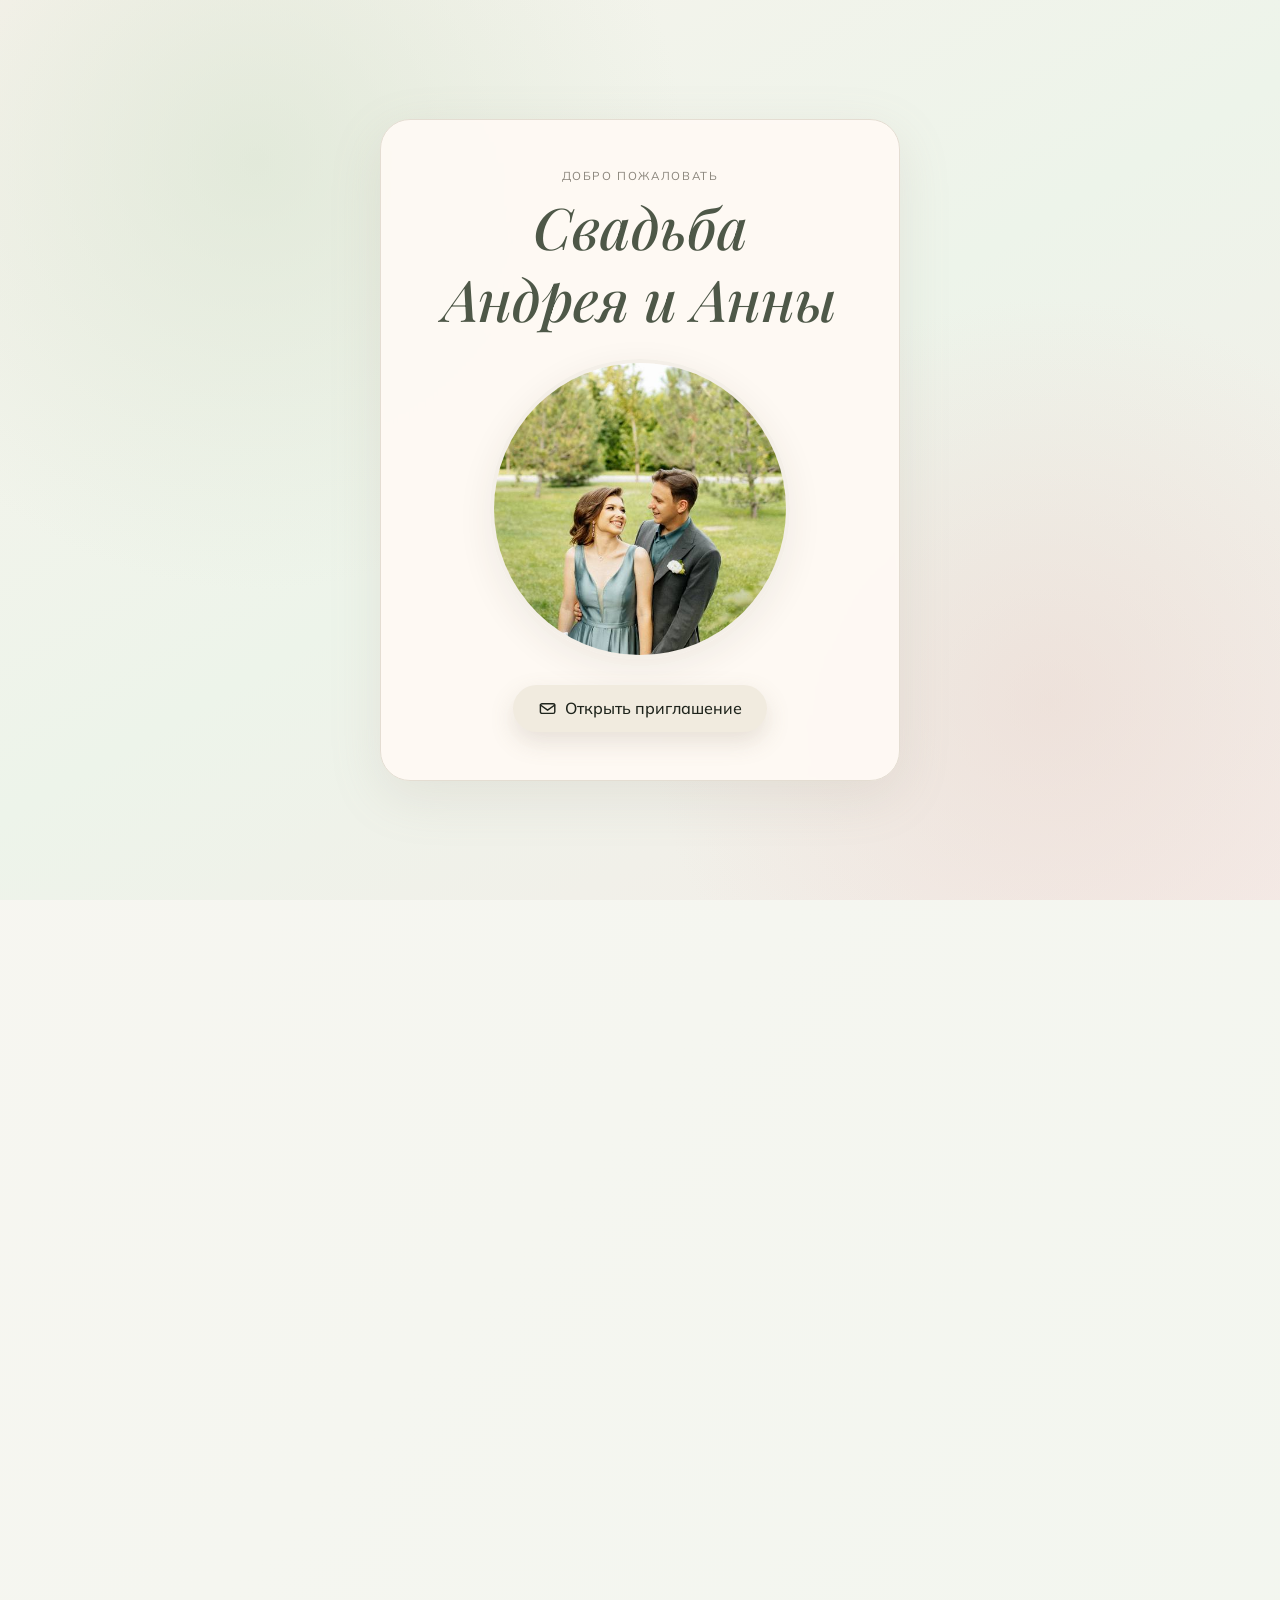
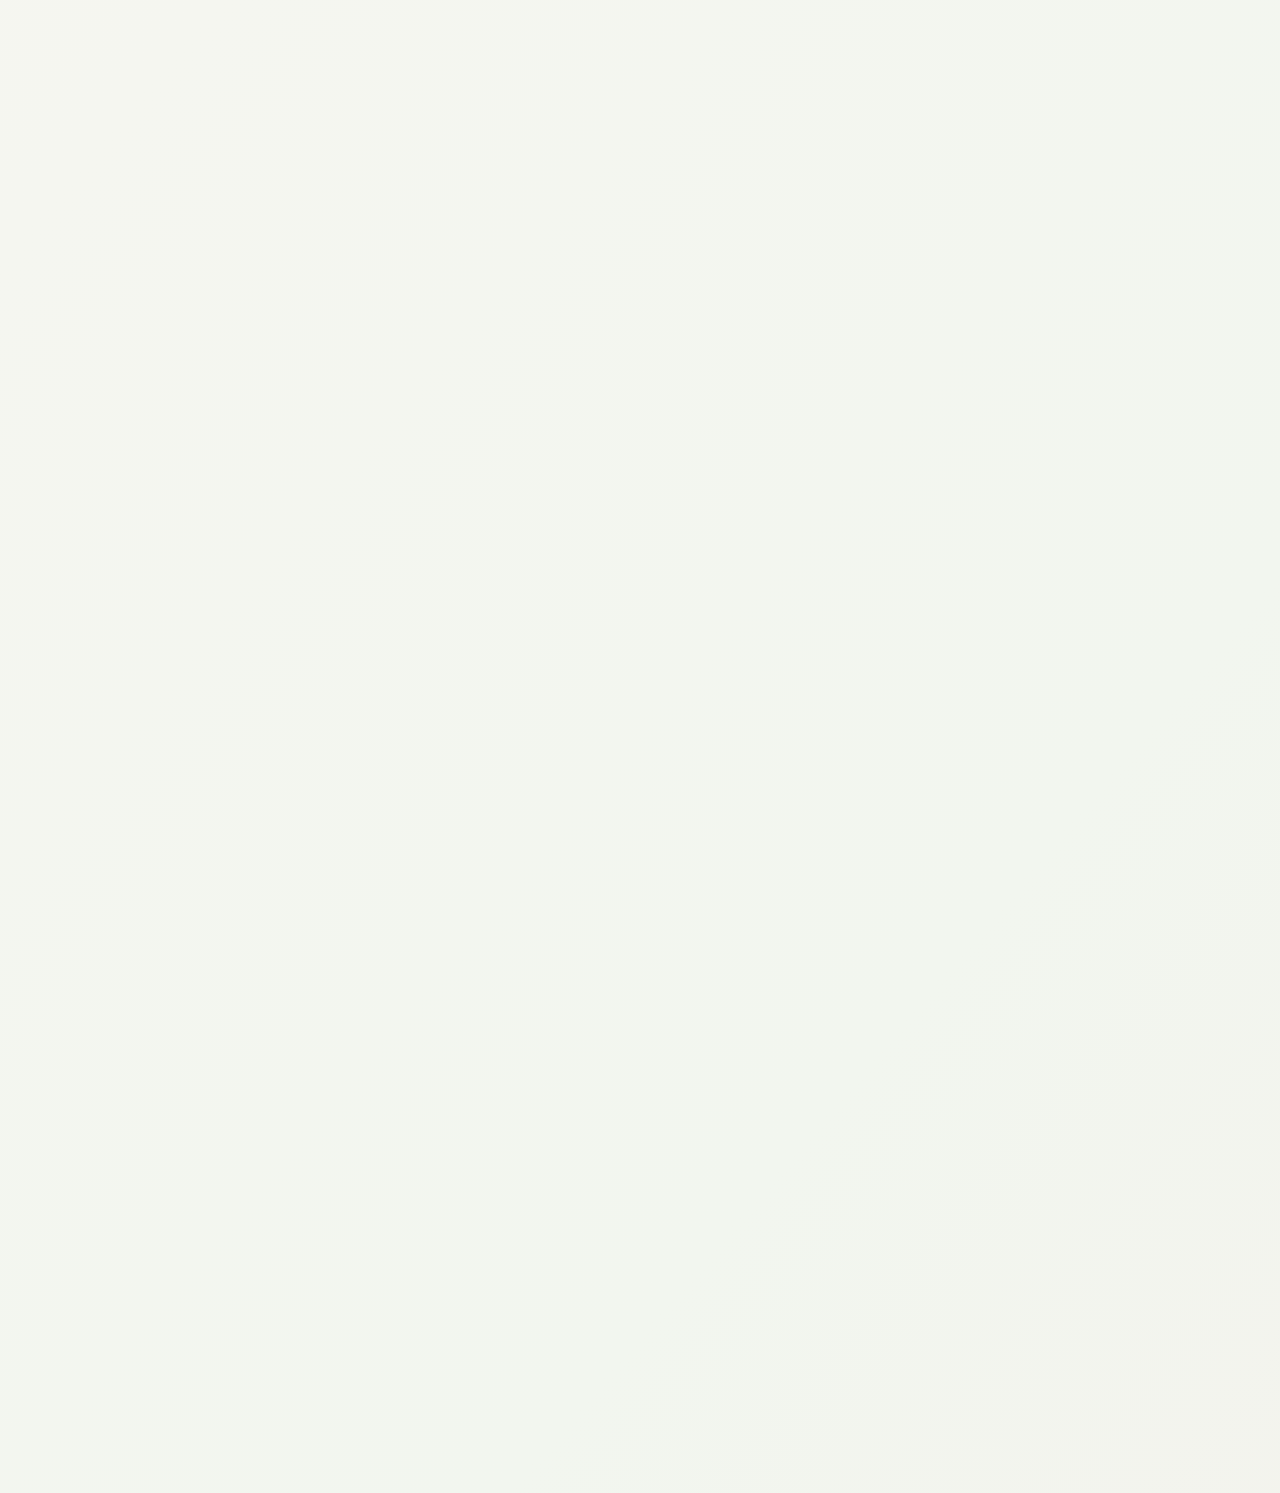
==== commit 605ff7ca: "Обновление даты на 20 сентября, график праздника в календарь, исправление часового пояса" ====
--- a/index.html
+++ b/index.html
@@ -8,7 +8,7 @@
     <link rel="preconnect" href="https://fonts.googleapis.com" />
     <link rel="preconnect" href="https://fonts.gstatic.com" crossorigin />
     <link
-      href="https://fonts.googleapis.com/css2?family=Shantell+Sans:wght@400;500;600;700&family=Cormorant+Garamond:wght@400;500;600;700&family=Great+Vibes&family=Playfair+Display:ital,wght@1,400;1,500;1,600&family=Mulish:wght@300;400;500&display=swap"
+      href="https://fonts.googleapis.com/css2?family=Cormorant+Garamond:wght@400;500;600;700&family=Great+Vibes&family=Playfair+Display:ital,wght@1,400;1,500;1,600&family=Mulish:wght@300;400;500&display=swap"
       rel="stylesheet"
     />
     <link rel="stylesheet" href="styles.css" />
@@ -81,7 +81,7 @@
       <section class="details section-floral section-floral--event reveal">
         <article class="event-card">
           <div class="event-card__header">
-            <h2>Дата и место</h2>
+            <h2>Место проведения</h2>
             <button class="calendar-add-button" id="openCalendarModal" type="button">
               <svg viewBox="0 0 24 24" fill="none" aria-hidden="true">
                 <rect x="3" y="4.5" width="18" height="16" rx="3" />
@@ -96,20 +96,6 @@
           </div>
 
           <div class="event-card__rows">
-            <div class="event-row">
-              <span class="event-row__icon" aria-hidden="true">
-                <svg viewBox="0 0 24 24" fill="none">
-                  <rect x="3.2" y="4.6" width="17.6" height="16" rx="3" />
-                  <path d="M7.8 2.8V6.2" />
-                  <path d="M16.2 2.8V6.2" />
-                  <path d="M3.2 9.2H20.8" />
-                </svg>
-              </span>
-              <div class="event-row__text">
-                <small>Дата</small>
-                <p>6 сентября 2026</p>
-              </div>
-            </div>
 
             <div class="event-row">
               <span class="event-row__icon" aria-hidden="true">
@@ -145,7 +131,7 @@
                 </svg>
               </span>
               <div class="event-row__text">
-                <small>Сбор гостей</small>
+                <small>Банкетный зал</small>
                 <p>Tau Hills, Алматы</p>
                 <a
                   class="event-row__map-link"
--- a/styles.css
+++ b/styles.css
@@ -813,7 +813,7 @@
 .calendar__day--selected::before {
   content: "♡";
   position: absolute;
-  font-size: clamp(4.8rem, 11vw, 7.5rem);
+  font-size: clamp(5.6rem, 13vw, 8.8rem);
   line-height: 1;
   color: #d75866;
   left: 50%;
@@ -1020,7 +1020,7 @@
   }
 
   .calendar__day--selected::before {
-    font-size: clamp(4.4rem, 18vw, 5.8rem);
+    font-size: clamp(5.2rem, 20vw, 6.8rem);
   }
 
   .timeline__time {
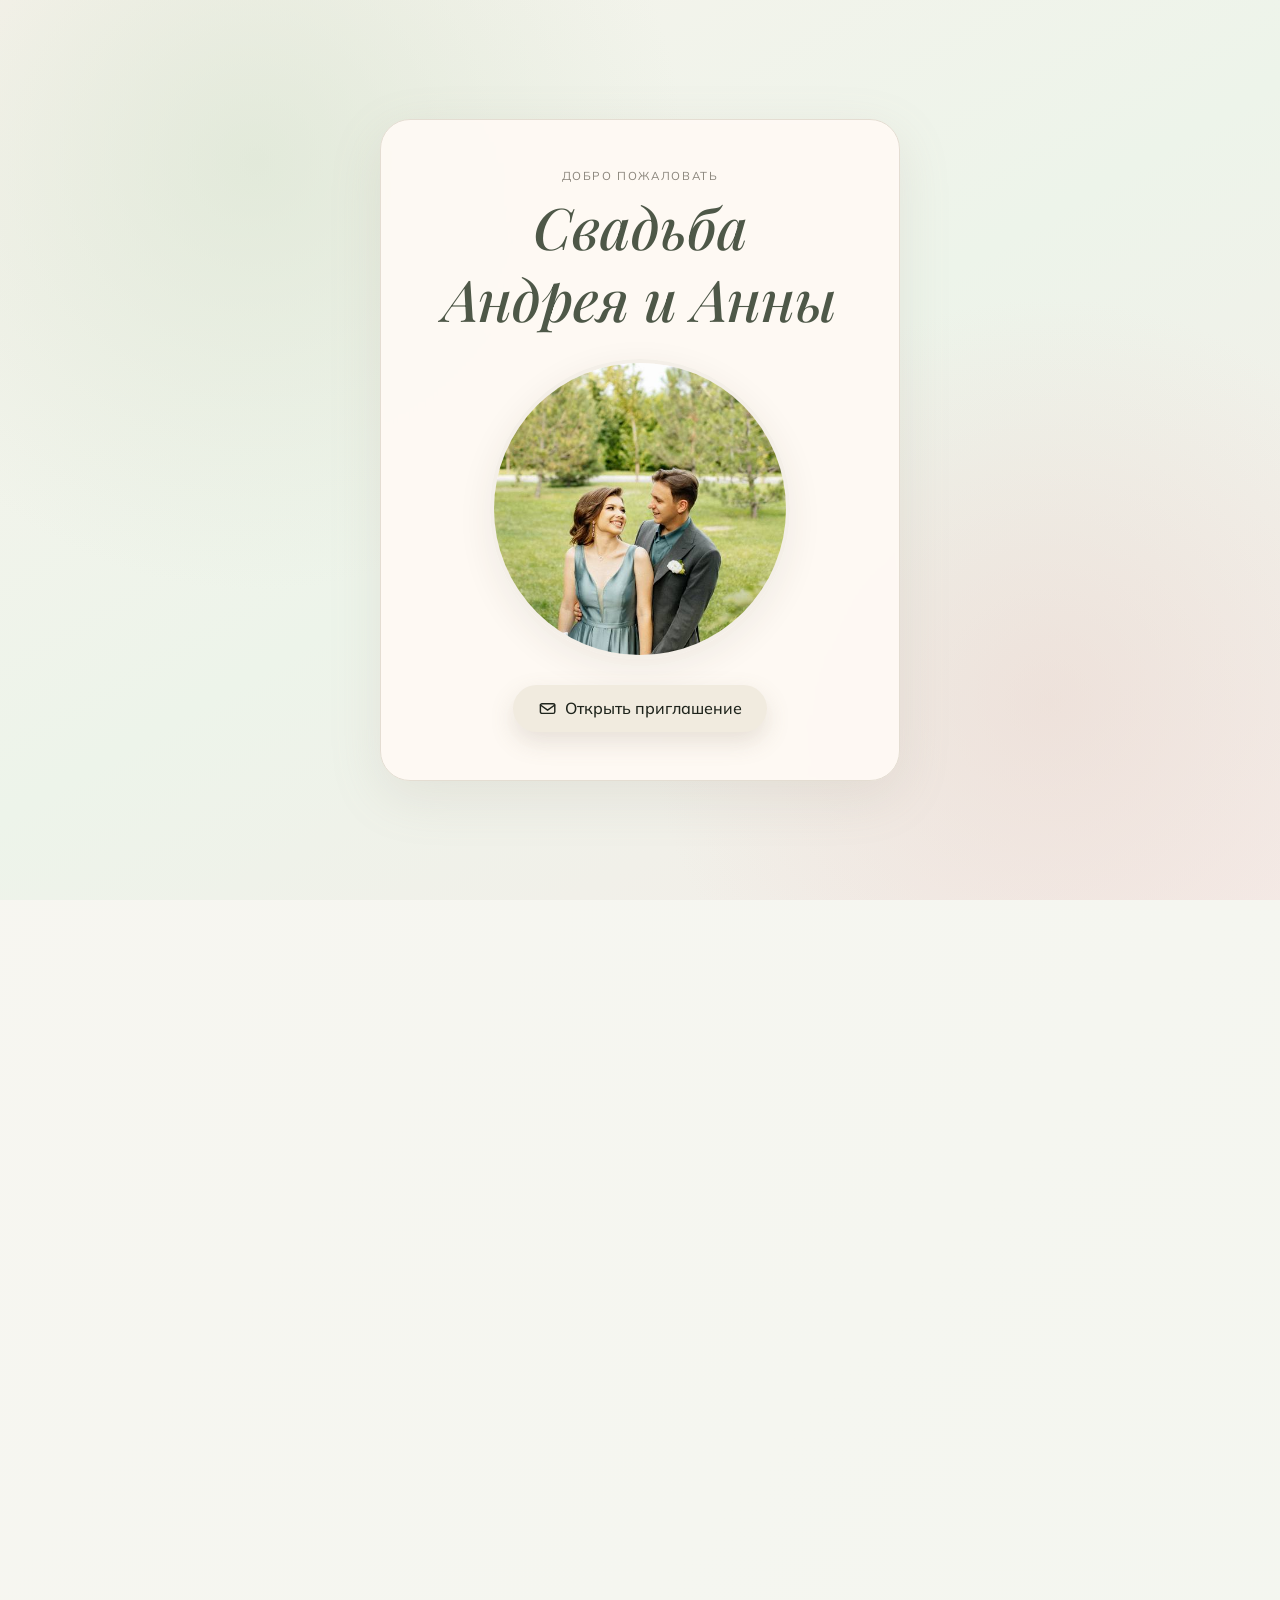
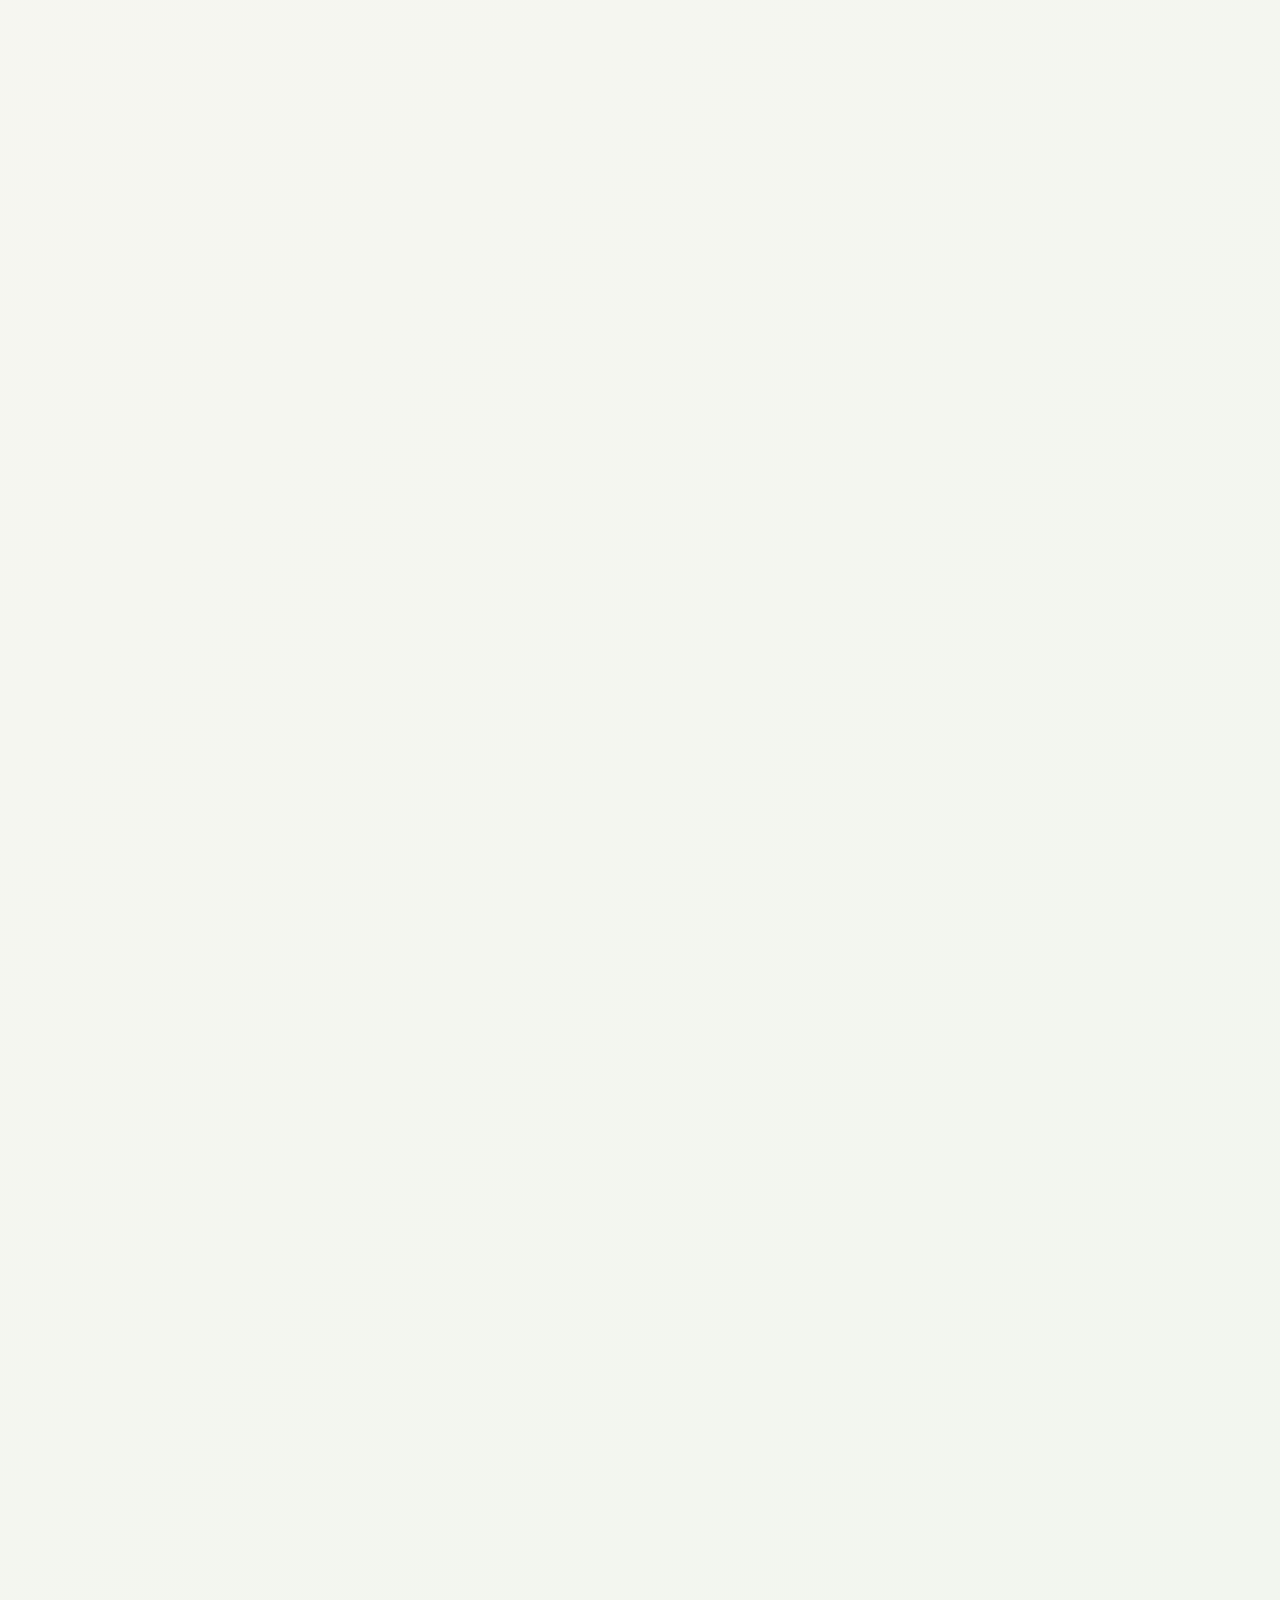
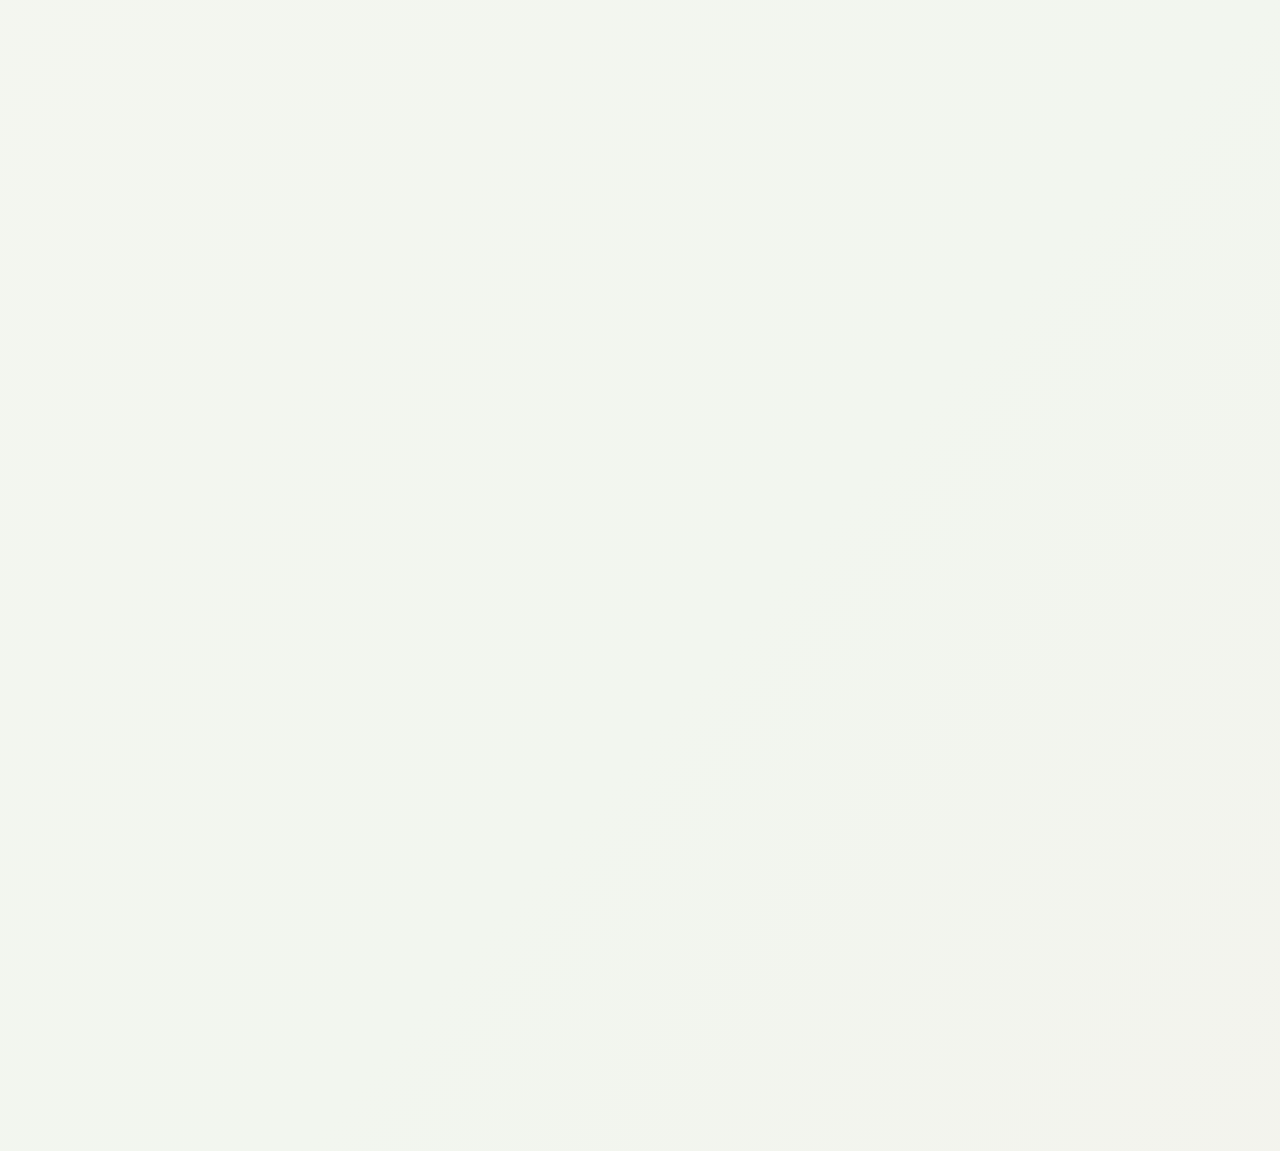
==== commit 2180faaf: "feat: redesign RSVP section and integrate with Google Sheets & Telegram" ====
--- a/index.html
+++ b/index.html
@@ -8,7 +8,7 @@
     <link rel="preconnect" href="https://fonts.googleapis.com" />
     <link rel="preconnect" href="https://fonts.gstatic.com" crossorigin />
     <link
-      href="https://fonts.googleapis.com/css2?family=Cormorant+Garamond:wght@400;500;600;700&family=Great+Vibes&family=Playfair+Display:ital,wght@1,400;1,500;1,600&family=Mulish:wght@300;400;500&display=swap"
+      href="https://fonts.googleapis.com/css2?family=Cormorant+Garamond:wght@400;500;600;700&family=Great+Vibes&family=Montserrat:wght@300;400&family=Playfair+Display:ital,wght@1,400;1,500;1,600&family=Mulish:wght@300;400;500&display=swap"
       rel="stylesheet"
     />
     <link rel="stylesheet" href="styles.css" />
@@ -96,7 +96,6 @@
           </div>
 
           <div class="event-card__rows">
-
             <div class="event-row">
               <span class="event-row__icon" aria-hidden="true">
                 <svg viewBox="0 0 24 24" fill="none">
@@ -285,6 +284,103 @@
         </div>
       </section>
 
+      <section class="rsvp section-floral section-floral--rsvp reveal" id="rsvp">
+        <span class="bloom bloom--rsvp-1"></span>
+        <span class="bloom bloom--rsvp-2"></span>
+        <span class="bloom bloom--rsvp-3"></span>
+
+        <div class="rsvp__header">
+          <h2 class="rsvp__title">
+            ЧТОБЫ ВСЕ ПРОШЛО<br />ИДЕАЛЬНО, ОТВЕТЬТЕ,<br />ПОЖАЛУЙСТА НА НЕСКОЛЬКО<br />ВОПРОСОВ:
+          </h2>
+          <p class="rsvp__subtitle">Просьба заполнить анкету до 25 августа.</p>
+        </div>
+
+        <div class="rsvp-premium-card">
+          <div class="rsvp__gold-line"></div>
+          <form class="rsvp__form" id="rsvpForm">
+            <div class="rsvp__group">
+              <label for="guestName" class="rsvp__label">Ваше Имя и Фамилия</label>
+              <input
+                type="text"
+                id="guestName"
+                name="name"
+                placeholder="Иван Иванов, Мария Иванова"
+                required
+                class="rsvp__input"
+              />
+            </div>
+
+            <div class="rsvp__group">
+              <span class="rsvp__label">Сможете ли вы присутствовать?</span>
+              <div class="rsvp__radio-group">
+                <label class="rsvp__radio-item">
+                  <input type="radio" name="status" value="Я приду" checked />
+                  <span class="rsvp__radio-mark"></span>
+                  <span class="rsvp__radio-text">Обязательно приду (придём)</span>
+                </label>
+                <label class="rsvp__radio-item">
+                  <input type="radio" name="status" value="К сожалению, не смогу" />
+                  <span class="rsvp__radio-mark"></span>
+                  <span class="rsvp__radio-text">Не смогу присутствовать (не сможем)</span>
+                </label>
+              </div>
+            </div>
+
+            <div class="rsvp__group" id="drinksGroup">
+              <span class="rsvp__label">Ваши предпочтения по напиткам:</span>
+              <div class="rsvp__checkbox-group">
+                <label class="rsvp__checkbox-item">
+                  <input type="checkbox" name="drinks" value="Вино белое" />
+                  <span class="rsvp__checkbox-mark"></span>
+                  <span class="rsvp__radio-text">Вино белое</span>
+                </label>
+                <label class="rsvp__checkbox-item">
+                  <input type="checkbox" name="drinks" value="Вино красное" />
+                  <span class="rsvp__checkbox-mark"></span>
+                  <span class="rsvp__radio-text">Вино красное</span>
+                </label>
+                <label class="rsvp__checkbox-item">
+                  <input type="checkbox" name="drinks" value="Водка" />
+                  <span class="rsvp__checkbox-mark"></span>
+                  <span class="rsvp__radio-text">Водка</span>
+                </label>
+                <label class="rsvp__checkbox-item">
+                  <input type="checkbox" name="drinks" value="Виски" />
+                  <span class="rsvp__checkbox-mark"></span>
+                  <span class="rsvp__radio-text">Виски</span>
+                </label>
+                <label class="rsvp__checkbox-item">
+                  <input type="checkbox" name="drinks" value="Безалкогольные напитки" />
+                  <span class="rsvp__checkbox-mark"></span>
+                  <span class="rsvp__radio-text">Безалкогольные напитки</span>
+                </label>
+              </div>
+            </div>
+
+            <button type="submit" class="rsvp__submit-premium">
+              <svg viewBox="0 0 24 24" fill="none" aria-hidden="true">
+                <path
+                  d="M22 2L11 13"
+                  stroke="currentColor"
+                  stroke-width="2"
+                  stroke-linecap="round"
+                  stroke-linejoin="round"
+                />
+                <path
+                  d="M22 2L15 22L11 13L2 9L22 2Z"
+                  stroke="currentColor"
+                  stroke-width="2"
+                  stroke-linecap="round"
+                  stroke-linejoin="round"
+                />
+              </svg>
+              <span>Отправить</span>
+            </button>
+          </form>
+        </div>
+      </section>
+
       <section class="footer-note section-floral section-floral--footer reveal">
         <p>С нетерпением ждем встречи с вами</p>
         <h3>Андрей и Анна</h3>
--- a/styles.css
+++ b/styles.css
@@ -959,6 +959,317 @@
   color: #6f695f;
 }
 
+.rsvp {
+  position: relative;
+  text-align: center;
+  padding: clamp(3rem, 10vw, 6rem) 1rem;
+  background: #fffdfa;
+  background-image: url("https://www.transparenttextures.com/patterns/natural-paper.png");
+  border: 1px solid var(--line);
+  border-radius: 28px;
+  margin: 1.2rem 0;
+  overflow: hidden;
+  font-family: 'Montserrat', sans-serif;
+}
+
+.rsvp .bloom {
+  width: clamp(80px, 15vw, 150px);
+  opacity: 0.35;
+}
+
+.rsvp .bloom--rsvp-1 {
+  top: -5%;
+  right: -5%;
+  animation-delay: -2s;
+}
+
+.rsvp .bloom--rsvp-2 {
+  bottom: -5%;
+  left: -5%;
+  animation-delay: -5s;
+}
+
+.rsvp .bloom--rsvp-3 {
+  top: 40%;
+  left: -8%;
+  width: 60px;
+  animation-delay: -8s;
+}
+
+.section-floral--rsvp {
+  --fl-a: #f2d6db;
+  --fl-b: #cddcc6;
+  --fl-c: #efdeda;
+  --fl-ax: 32%;
+  --fl-ay: 34%;
+  --fl-bx: 68%;
+  --fl-by: 36%;
+  --fl-cx: 51%;
+  --fl-cy: 69%;
+  --fl-opacity: 0.4;
+}
+
+.rsvp__header {
+  position: relative;
+  z-index: 1;
+  margin-bottom: clamp(2rem, 6vw, 3.5rem);
+}
+
+.rsvp__title {
+  font-weight: 300;
+  font-size: clamp(1.25rem, 4.5vw, 2.1rem);
+  line-height: 1.35;
+  letter-spacing: 0.18em;
+  color: #1a1a1a;
+  margin: 0 0 1.2rem;
+  text-transform: uppercase;
+}
+
+.rsvp__subtitle {
+  font-weight: 400;
+  font-size: clamp(0.9rem, 2.5vw, 1rem);
+  color: #666;
+  margin: 0;
+}
+
+.rsvp-premium-card {
+  position: relative;
+  z-index: 1;
+  max-width: 540px;
+  margin: 0 auto;
+  background: rgba(255, 255, 255, 0.92);
+  backdrop-filter: blur(8px);
+  padding: clamp(2rem, 7vw, 3.5rem) clamp(1.2rem, 5vw, 3rem);
+  border-radius: 4px;
+  box-shadow: 0 15px 45px rgba(0, 0, 0, 0.04);
+}
+
+.rsvp__gold-line {
+  position: absolute;
+  top: 12px;
+  left: 12px;
+  right: 12px;
+  bottom: 12px;
+  border: 1px solid #d4af3728;
+  pointer-events: none;
+}
+
+.rsvp__form {
+  display: grid;
+  gap: 2.2rem;
+  text-align: left;
+}
+
+.rsvp__group {
+  display: grid;
+  gap: 0.9rem;
+}
+
+.rsvp__label {
+  font-weight: 400;
+  font-size: 0.82rem;
+  text-transform: uppercase;
+  letter-spacing: 0.08em;
+  color: #555;
+  padding-left: 0.4rem;
+}
+
+.rsvp__input {
+  width: 100%;
+  height: 64px;
+  padding: 0 1.5rem;
+  background: #fff;
+  border: 1px solid #d1d1d1;
+  border-radius: 9999px;
+  font-family: 'Montserrat', sans-serif;
+  font-size: 1.05rem;
+  color: #222;
+  transition: all 0.25s ease;
+}
+
+.rsvp__input::placeholder {
+  color: #b0b0b0;
+  font-weight: 300;
+}
+
+.rsvp__input:focus {
+  outline: none;
+  border-color: #7b836d;
+  box-shadow: 0 0 0 4px rgba(123, 131, 109, 0.1);
+}
+
+.rsvp__radio-group {
+  display: grid;
+  gap: 1.1rem;
+}
+
+.rsvp__radio-item {
+  display: flex;
+  align-items: center;
+  gap: 1rem;
+  cursor: pointer;
+  padding: 0.2rem 0;
+}
+
+.rsvp__radio-item input {
+  display: none;
+}
+
+.rsvp__radio-item input:checked + .rsvp__radio-mark {
+  background-color: #1a1a1a;
+  border-color: #1a1a1a;
+}
+
+.rsvp__radio-item input:checked + .rsvp__radio-mark::after {
+  transform: scale(1);
+}
+
+.rsvp__radio-mark {
+  width: 26px;
+  height: 26px;
+  border: 1.5px solid #1a1a1a;
+  border-radius: 50%;
+  display: flex;
+  align-items: center;
+  justify-content: center;
+  transition: all 0.25s ease;
+  flex-shrink: 0;
+}
+
+.rsvp__radio-mark::after {
+  content: '';
+  width: 10px;
+  height: 10px;
+  background: #fff;
+  border-radius: 50%;
+  transform: scale(0);
+  transition: transform 0.2s ease;
+}
+
+.rsvp__radio-text {
+  font-weight: 400;
+  font-size: 1.05rem;
+  color: #222;
+  line-height: 1.3;
+}
+
+.rsvp__checkbox-group {
+  display: grid;
+  gap: 1.1rem;
+}
+
+.rsvp__checkbox-item {
+  display: flex;
+  align-items: center;
+  gap: 1rem;
+  cursor: pointer;
+  padding: 0.2rem 0;
+}
+
+.rsvp__checkbox-item input {
+  display: none;
+}
+
+.rsvp__checkbox-item input:checked + .rsvp__checkbox-mark {
+  background-color: #1a1a1a;
+  border-color: #1a1a1a;
+}
+
+.rsvp__checkbox-item input:checked + .rsvp__checkbox-mark::after {
+  opacity: 1;
+  transform: scale(1);
+}
+
+.rsvp__checkbox-mark {
+  width: 26px;
+  height: 26px;
+  border: 1.5px solid #1a1a1a;
+  border-radius: 4px;
+  display: flex;
+  align-items: center;
+  justify-content: center;
+  transition: all 0.25s ease;
+  flex-shrink: 0;
+}
+
+.rsvp__checkbox-mark::after {
+  content: '✓';
+  color: #fff;
+  font-size: 16px;
+  opacity: 0;
+  transform: scale(0.5);
+  transition: all 0.2s ease;
+}
+
+.rsvp__submit-premium {
+  width: 100%;
+  height: 70px;
+  border: none;
+  border-radius: 9999px;
+  background: #7b836d;
+  color: #fff;
+  font-family: 'Montserrat', sans-serif;
+  font-size: 1.2rem;
+  font-weight: 500;
+  cursor: pointer;
+  display: flex;
+  align-items: center;
+  justify-content: center;
+  gap: 12px;
+  transition: all 0.3s cubic-bezier(0.4, 0, 0.2, 1);
+  margin-top: 0.8rem;
+  padding: 0 2rem;
+}
+
+.rsvp__submit-premium svg {
+  width: 28px;
+  height: 28px;
+  stroke: currentColor;
+  stroke-width: 2;
+  stroke-linecap: round;
+  stroke-linejoin: round;
+  flex-shrink: 0;
+}
+
+.rsvp__submit-premium:hover {
+  transform: translateY(-3px);
+  box-shadow: 0 10px 25px rgba(123, 131, 109, 0.35);
+  filter: brightness(1.08);
+}
+
+.rsvp__submit-premium:active {
+  transform: translateY(-1px);
+}
+
+.rsvp__submit-premium span {
+  white-space: nowrap;
+}
+
+.rsvp__success-premium {
+  text-align: center;
+  padding: 1.5rem 0;
+}
+
+.rsvp__success-premium .icon {
+  font-size: 3.5rem;
+  margin-bottom: 1.2rem;
+  display: block;
+}
+
+.rsvp__success-premium h3 {
+  font-weight: 300;
+  font-size: 1.8rem;
+  letter-spacing: 0.1em;
+  text-transform: uppercase;
+  color: #1a1a1a;
+  margin-bottom: 0.8rem;
+}
+
+.rsvp__success-premium p {
+  color: #666;
+  font-size: 1.05rem;
+}
+
 .footer-note {
   text-align: center;
   padding: 3rem 1rem 2rem;
@@ -1020,7 +1331,7 @@
   }
 
   .calendar__day--selected::before {
-    font-size: clamp(5.2rem, 20vw, 6.8rem);
+    font-size: clamp(4.6rem, 18vw, 6rem);
   }
 
   .timeline__time {
